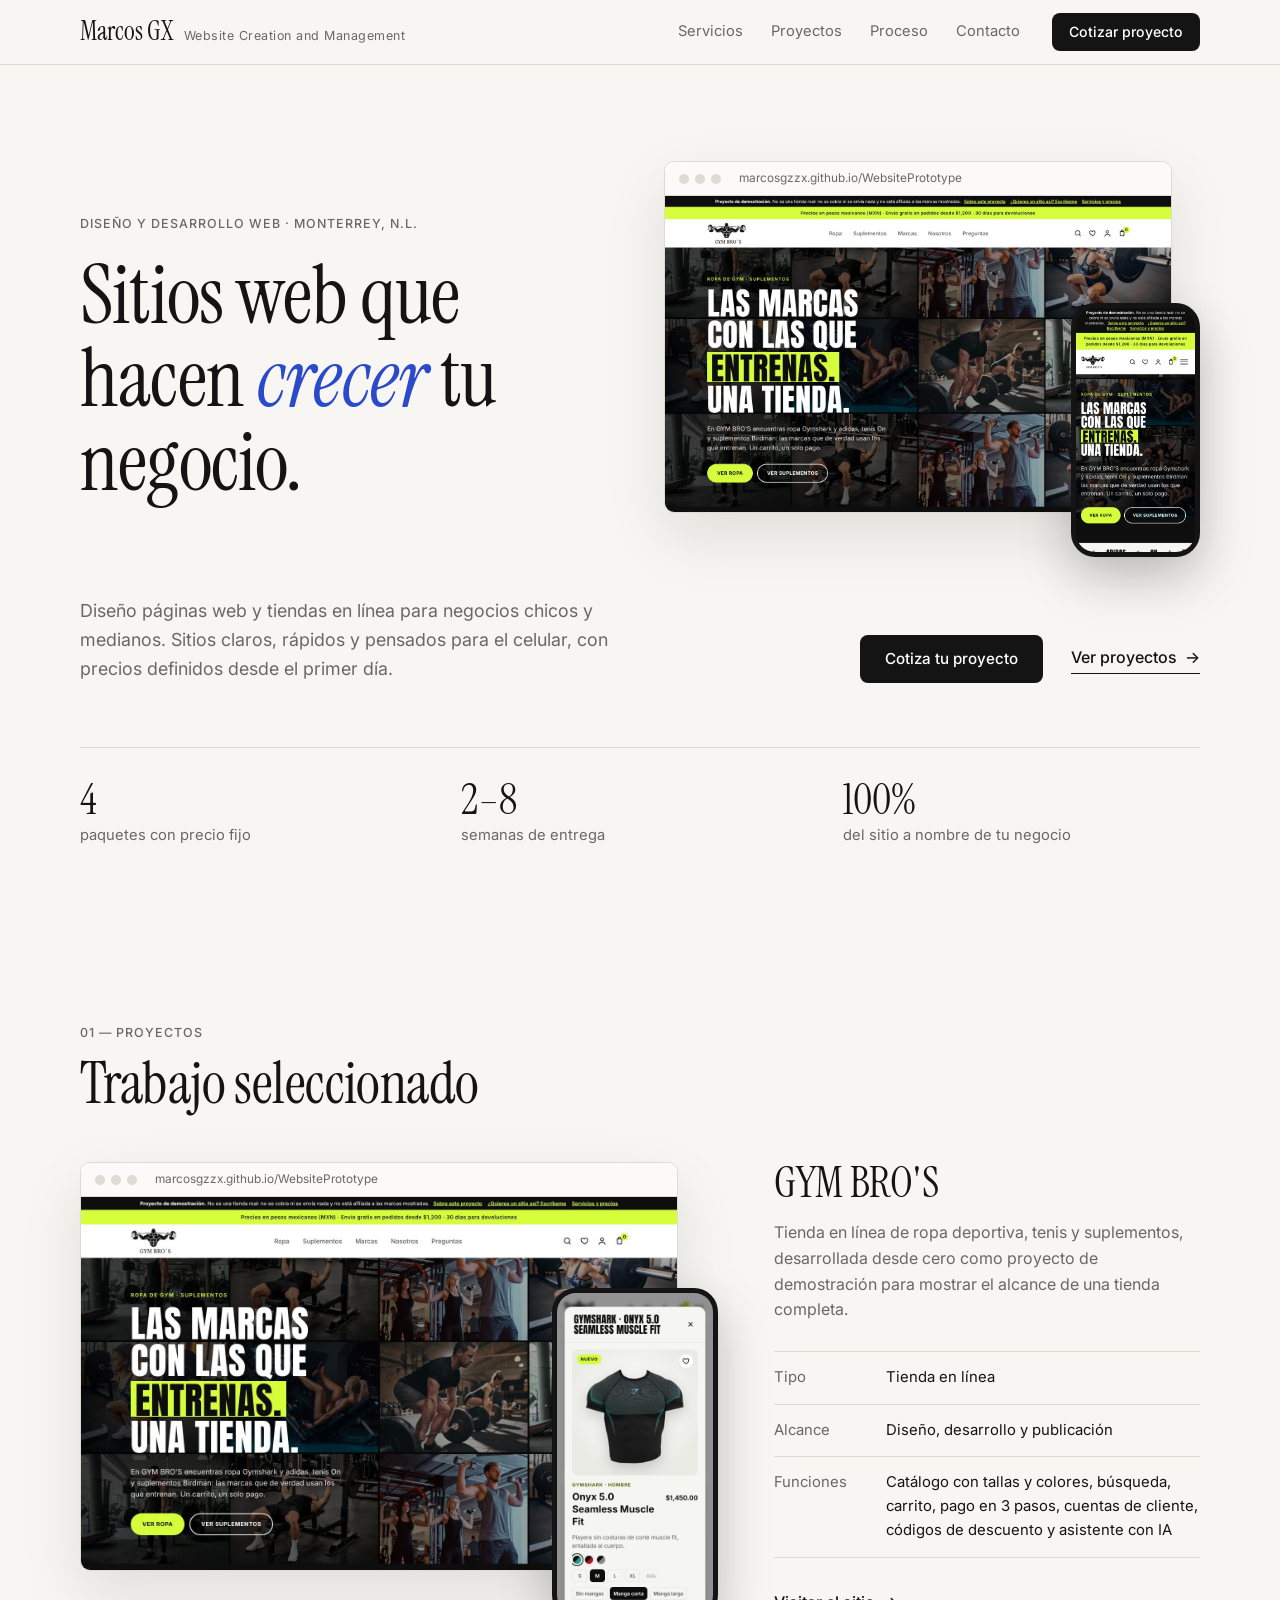
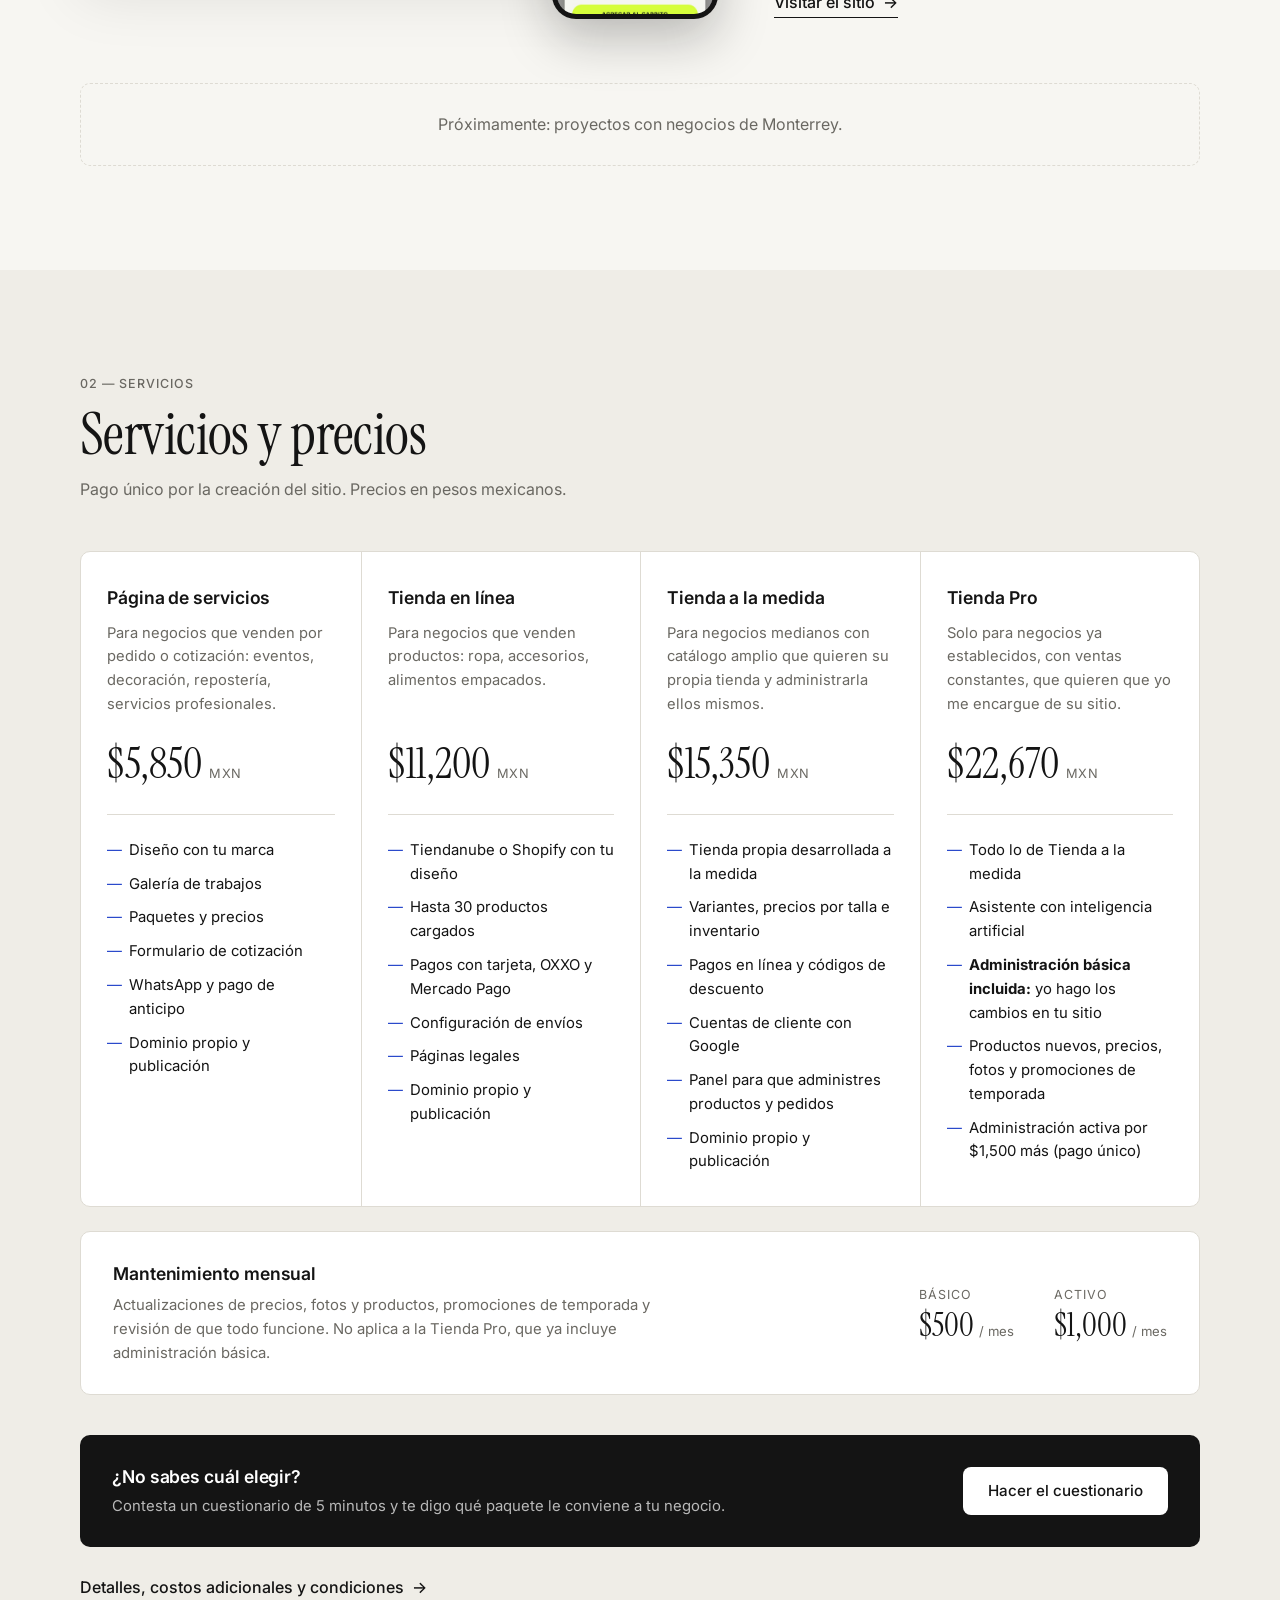
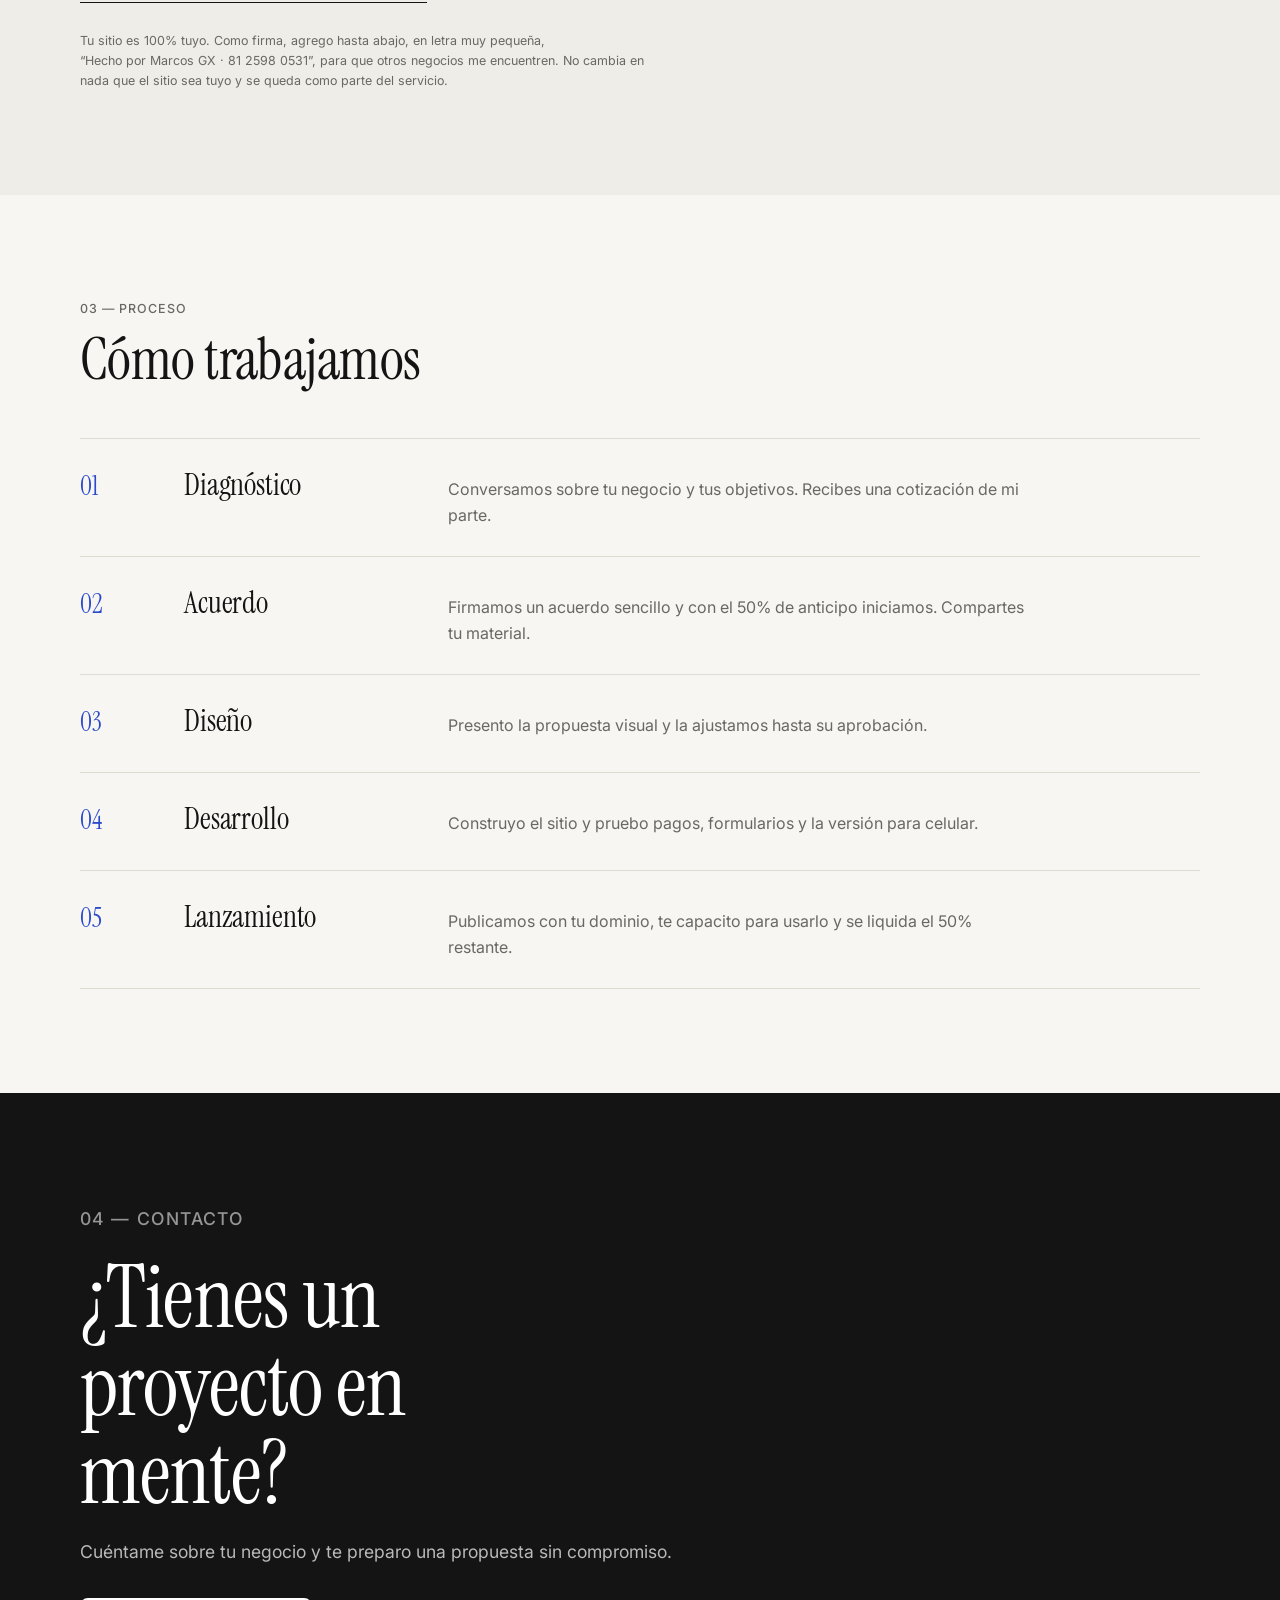
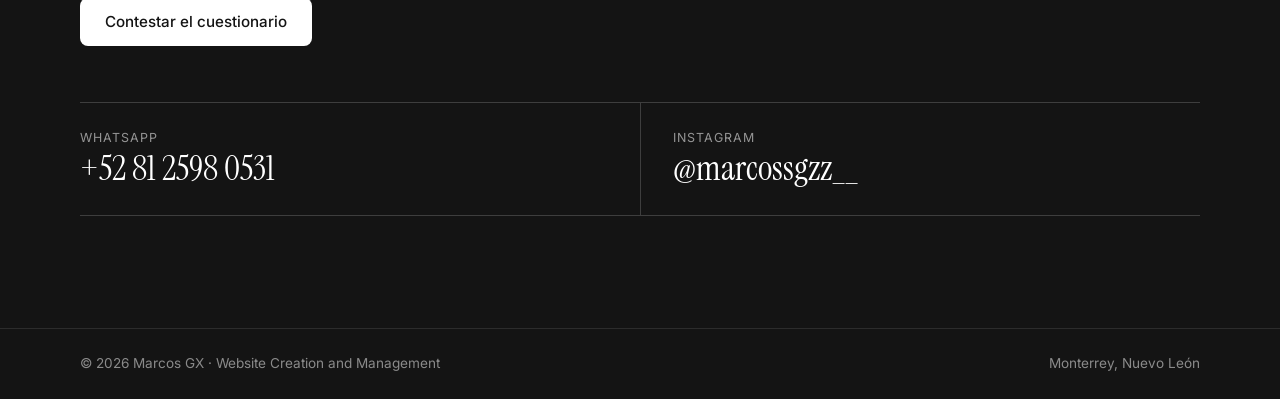
==== portfolio/index.html @ 8463c9b4 "Clarify Pro active management is a one-time payment Co-Authored-By: Claude Opus 5.5 <noreply@anthrop" ====
<!doctype html>
<html lang="es">
<head>
  <meta charset="utf-8">
  <meta name="viewport" content="width=device-width, initial-scale=1">
  <title>Marcos GX · Website Creation and Management</title>
  <meta name="description" content="Páginas web y tiendas en línea para negocios de Monterrey. Precios claros, diseño a tu medida y atención directa.">
  <meta property="og:type" content="website">
  <meta property="og:title" content="Marcos GX · Website Creation and Management">
  <meta property="og:description" content="Páginas web y tiendas en línea para negocios de Monterrey. Cotiza sin compromiso.">
  <meta property="og:url" content="https://marcosgzzx.github.io/WebsitePrototype/portfolio/">
  <meta property="og:image" content="https://marcosgzzx.github.io/WebsitePrototype/portfolio/img/gymbros-desktop.jpg">
  <meta name="twitter:card" content="summary_large_image">
  <meta name="theme-color" content="#f7f6f2">
  <link rel="preconnect" href="https://fonts.googleapis.com">
  <link rel="preconnect" href="https://fonts.gstatic.com" crossorigin>
  <link href="https://fonts.googleapis.com/css2?family=Instrument+Serif:ital@0;1&family=Inter:wght@400;500;600&display=swap" rel="stylesheet">
  <link rel="stylesheet" href="styles.css?v=6">
</head>
<body>
  <header class="nav">
    <div class="container nav-inner">
      <a class="brand" href="#inicio">Marcos GX <span>Website Creation and Management</span></a>
      <nav class="nav-links" aria-label="Secciones">
        <a href="#servicios">Servicios</a>
        <a href="#proyectos">Proyectos</a>
        <a href="#proceso">Proceso</a>
        <a href="#contacto">Contacto</a>
      </nav>
      <a class="btn btn-dark btn-sm" href="cuestionario.html">Cotizar proyecto</a>
    </div>
  </header>

  <main>
    <!-- Inicio -->
    <section class="hero" id="inicio">
      <div class="container">
        <div class="hero-top">
          <div>
            <p class="kicker">Diseño y desarrollo web · Monterrey, N.L.</p>
            <h1>Sitios web que hacen <em>crecer</em> tu negocio.</h1>
          </div>
          <!-- Portada: GYM BRO'S. Cuando estén listos los sitios de clientes, agrega aquí sus capturas. -->
          <figure class="hero-shot" aria-hidden="true">
            <div class="browser">
              <div class="browser-bar"><i></i><i></i><i></i><span>marcosgzzx.github.io/WebsitePrototype</span></div>
              <img src="img/gymbros-desktop.jpg" alt="" width="1440" height="900">
            </div>
            <div class="phone"><img src="img/gymbros-mobile.jpg" alt="" width="780" height="1688"></div>
          </figure>
        </div>
        <div class="hero-row">
          <p class="lead">Diseño páginas web y tiendas en línea para negocios chicos y medianos. Sitios claros, rápidos y pensados para el celular, con precios definidos desde el primer día.</p>
          <div class="hero-actions">
            <a class="btn btn-dark" href="cuestionario.html">Cotiza tu proyecto</a>
            <a class="link-arrow" href="#proyectos">Ver proyectos</a>
          </div>
        </div>
        <ul class="facts">
          <li><strong>4</strong><span>paquetes con precio fijo</span></li>
          <li><strong>2–8</strong><span>semanas de entrega</span></li>
          <li><strong>100%</strong><span>del sitio a nombre de tu negocio</span></li>
        </ul>
      </div>
    </section>

    <!-- Proyectos -->
    <section class="section" id="proyectos">
      <div class="container">
        <header class="section-head">
          <p class="kicker">01 — Proyectos</p>
          <h2>Trabajo seleccionado</h2>
        </header>
        <article class="case">
          <figure class="case-media">
            <div class="browser">
              <div class="browser-bar"><i></i><i></i><i></i><span>marcosgzzx.github.io/WebsitePrototype</span></div>
              <img src="img/gymbros-desktop.jpg" alt="Página de inicio de la tienda GYM BRO'S" width="1440" height="900">
            </div>
            <div class="phone"><img src="img/gymbros-product.jpg" alt="Página de producto de GYM BRO'S en celular" width="780" height="1688" loading="lazy"></div>
          </figure>
          <div class="case-body">
            <h3>GYM BRO'S</h3>
            <p>Tienda en línea de ropa deportiva, tenis y suplementos, desarrollada desde cero como proyecto de demostración para mostrar el alcance de una tienda completa.</p>
            <dl class="case-meta">
              <div><dt>Tipo</dt><dd>Tienda en línea</dd></div>
              <div><dt>Alcance</dt><dd>Diseño, desarrollo y publicación</dd></div>
              <div><dt>Funciones</dt><dd>Catálogo con tallas y colores, búsqueda, carrito, pago en 3 pasos, cuentas de cliente, códigos de descuento y asistente con IA</dd></div>
            </dl>
            <a class="link-arrow" href="https://marcosgzzx.github.io/WebsitePrototype/" target="_blank" rel="noopener">Visitar el sitio</a>
          </div>
        </article>
        <div class="case-soon">
          <p>Próximamente: proyectos con negocios de Monterrey.</p>
        </div>
      </div>
    </section>

    <!-- Servicios -->
    <section class="section section-alt" id="servicios">
      <div class="container">
        <header class="section-head">
          <p class="kicker">02 — Servicios</p>
          <h2>Servicios y precios</h2>
          <p class="section-lead">Pago único por la creación del sitio. Precios en pesos mexicanos.</p>
        </header>
        <div class="plans">
          <article class="plan">
            <h3>Página de servicios</h3>
            <p class="plan-for">Para negocios que venden por pedido o cotización: eventos, decoración, repostería, servicios profesionales.</p>
            <p class="price">$5,850 <span>MXN</span></p>
            <ul>
              <li>Diseño con tu marca</li>
              <li>Galería de trabajos</li>
              <li>Paquetes y precios</li>
              <li>Formulario de cotización</li>
              <li>WhatsApp y pago de anticipo</li>
              <li>Dominio propio y publicación</li>
            </ul>
          </article>
          <article class="plan">
            <h3>Tienda en línea</h3>
            <p class="plan-for">Para negocios que venden productos: ropa, accesorios, alimentos empacados.</p>
            <p class="price">$11,200 <span>MXN</span></p>
            <ul>
              <li>Tiendanube o Shopify con tu diseño</li>
              <li>Hasta 30 productos cargados</li>
              <li>Pagos con tarjeta, OXXO y Mercado Pago</li>
              <li>Configuración de envíos</li>
              <li>Páginas legales</li>
              <li>Dominio propio y publicación</li>
            </ul>
          </article>
          <article class="plan">
            <h3>Tienda a la medida</h3>
            <p class="plan-for">Para negocios medianos con catálogo amplio que quieren su propia tienda y administrarla ellos mismos.</p>
            <p class="price">$15,350 <span>MXN</span></p>
            <ul>
              <li>Tienda propia desarrollada a la medida</li>
              <li>Variantes, precios por talla e inventario</li>
              <li>Pagos en línea y códigos de descuento</li>
              <li>Cuentas de cliente con Google</li>
              <li>Panel para que administres productos y pedidos</li>
              <li>Dominio propio y publicación</li>
            </ul>
          </article>
          <article class="plan">
            <h3>Tienda Pro</h3>
            <p class="plan-for">Solo para negocios ya establecidos, con ventas constantes, que quieren que yo me encargue de su sitio.</p>
            <p class="price">$22,670 <span>MXN</span></p>
            <ul>
              <li>Todo lo de Tienda a la medida</li>
              <li>Asistente con inteligencia artificial</li>
              <li><strong>Administración básica incluida:</strong> yo hago los cambios en tu sitio</li>
              <li>Productos nuevos, precios, fotos y promociones de temporada</li>
              <li>Administración activa por $1,500 más (pago único)</li>
            </ul>
          </article>
        </div>
        <div class="maintenance">
          <div>
            <h3>Mantenimiento mensual</h3>
            <p>Actualizaciones de precios, fotos y productos, promociones de temporada y revisión de que todo funcione. No aplica a la Tienda Pro, que ya incluye administración básica.</p>
          </div>
          <dl>
            <div><dt>Básico</dt><dd>$500 <span>/ mes</span></dd></div>
            <div><dt>Activo</dt><dd>$1,000 <span>/ mes</span></dd></div>
          </dl>
        </div>
        <div class="cta-quiz">
          <div>
            <h3>¿No sabes cuál elegir?</h3>
            <p>Contesta un cuestionario de 5 minutos y te digo qué paquete le conviene a tu negocio.</p>
          </div>
          <a class="btn btn-dark" href="cuestionario.html">Hacer el cuestionario</a>
        </div>
        <a class="link-arrow" href="https://claude.ai/artifact/53iAYFUTSxSc1n7oF1EkW6" target="_blank" rel="noopener">Detalles, costos adicionales y condiciones</a>
        <p class="fine-print">Tu sitio es 100% tuyo. Como firma, agrego hasta abajo, en letra muy pequeña, <span class="nowrap">“Hecho por Marcos GX · 81 2598 0531”</span>, para que otros negocios me encuentren. No cambia en nada que el sitio sea tuyo y se queda como parte del servicio.</p>
      </div>
    </section>

    <!-- Proceso -->
    <section class="section" id="proceso">
      <div class="container">
        <header class="section-head">
          <p class="kicker">03 — Proceso</p>
          <h2>Cómo trabajamos</h2>
        </header>
        <ol class="steps">
          <li><span class="num">01</span><h3>Diagnóstico</h3><p>Conversamos sobre tu negocio y tus objetivos. Recibes una cotización de mi parte.</p></li>
          <li><span class="num">02</span><h3>Acuerdo</h3><p>Firmamos un acuerdo sencillo y con el 50% de anticipo iniciamos. Compartes tu material.</p></li>
          <li><span class="num">03</span><h3>Diseño</h3><p>Presento la propuesta visual y la ajustamos hasta su aprobación.</p></li>
          <li><span class="num">04</span><h3>Desarrollo</h3><p>Construyo el sitio y pruebo pagos, formularios y la versión para celular.</p></li>
          <li><span class="num">05</span><h3>Lanzamiento</h3><p>Publicamos con tu dominio, te capacito para usarlo y se liquida el 50% restante.</p></li>
        </ol>
      </div>
    </section>

    <!-- Contacto -->
    <section class="contact" id="contacto">
      <div class="container contact-inner">
        <p class="kicker">04 — Contacto</p>
        <h2>¿Tienes un proyecto en mente?</h2>
        <p>Cuéntame sobre tu negocio y te preparo una propuesta sin compromiso.</p>
        <a class="btn btn-light" href="cuestionario.html">Contestar el cuestionario</a>
        <div class="contact-links">
          <a href="https://wa.me/528125980531?text=Hola%20Marcos%2C%20me%20interesa%20una%20p%C3%A1gina%20web%20para%20mi%20negocio." target="_blank" rel="noopener"><span>WhatsApp</span>+52 81 2598 0531</a>
          <a href="https://www.instagram.com/marcossgzz__/" target="_blank" rel="noopener"><span>Instagram</span>@marcossgzz__</a>
        </div>
      </div>
    </section>
  </main>

  <footer class="footer">
    <div class="container footer-inner">
      <span>© <span id="year">2026</span> Marcos GX · Website Creation and Management</span>
      <span>Monterrey, Nuevo León</span>
    </div>
  </footer>
  <script>document.getElementById("year").textContent = new Date().getFullYear();</script>
</body>
</html>
---- portfolio/styles.css ----
:root {
  color-scheme: light;
  --bg: #f7f6f2;
  --paper: #ffffff;
  --alt: #efede7;
  --ink: #141414;
  --muted: #6a6862;
  --line: #dedbd3;
  --accent: #2b4acb;
  --radius: 10px;
  --serif: "Instrument Serif", Georgia, "Times New Roman", serif;
  --sans: "Inter", system-ui, -apple-system, sans-serif;
}

* { box-sizing: border-box; }
html { scroll-behavior: smooth; scroll-padding-top: 72px; }
body { margin: 0; background: var(--bg); color: var(--ink); font-family: var(--sans); font-size: 16px; line-height: 1.6; -webkit-font-smoothing: antialiased; }
img { display: block; max-width: 100%; height: auto; }
a { color: inherit; text-decoration: none; }
:focus-visible { outline: 2px solid var(--accent); outline-offset: 3px; }
h1, h2, h3, p { margin: 0; }
h1, h2 { font-family: var(--serif); font-weight: 400; letter-spacing: -.01em; line-height: 1.02; }
h1 em, h2 em { color: var(--accent); }
h2 { font-size: clamp(2.4rem, 5vw, 3.6rem); }
h3 { font-size: 1.1rem; font-weight: 600; letter-spacing: -.005em; }

.container { width: 100%; max-width: 1160px; margin: 0 auto; padding-inline: max(20px, env(safe-area-inset-left, 0px)); }
.kicker { font-size: .78rem; font-weight: 500; letter-spacing: .08em; text-transform: uppercase; color: var(--muted); }

/* Buttons and links */
.btn { white-space: nowrap; display: inline-flex; align-items: center; justify-content: center; min-height: 48px; padding: 0 24px; border-radius: 8px; font-weight: 500; font-size: .95rem; transition: background .15s; }
.btn-dark { background: var(--ink); color: #fff; }
.btn-dark:hover { background: #333; }
.btn-sm { min-height: 38px; padding: 0 16px; font-size: .88rem; }
.link-arrow { white-space: nowrap; display: inline-flex; align-items: center; gap: 8px; font-weight: 500; border-bottom: 1px solid currentColor; padding-bottom: 2px; }
.link-arrow::after { content: "→"; transition: transform .15s; }
.link-arrow:hover::after { transform: translateX(4px); }

/* Nav */
.nav { position: sticky; top: 0; z-index: 10; background: rgba(247, 246, 242, .88); backdrop-filter: blur(12px); border-bottom: 1px solid var(--line); }
.nav-inner { display: flex; align-items: center; gap: 32px; height: 64px; }
.brand { font-family: var(--serif); font-size: 1.6rem; line-height: 1; }
.brand { display: flex; align-items: baseline; gap: 10px; white-space: nowrap; }
.brand span { font-family: var(--sans); font-size: .78rem; color: var(--muted); letter-spacing: .04em; }
.nav-links { display: flex; gap: 28px; margin-left: auto; font-size: .92rem; color: var(--muted); }
.nav-links a:hover { color: var(--ink); }

/* Hero */
.hero { padding: 96px 0 72px; }
.hero h1 { font-size: clamp(3.2rem, 6.4vw, 6.4rem); max-width: 11ch; margin-top: 20px; }
.hero-top { display: grid; grid-template-columns: 1fr 1fr; gap: 48px; align-items: center; }
.hero-shot { position: relative; margin: 0; padding: 0 28px 44px 0; }
.hero-shot .phone { width: 24%; }
.hero-row { display: flex; justify-content: space-between; align-items: flex-end; gap: 40px; margin-top: 40px; }
.lead { font-size: 1.12rem; color: var(--muted); max-width: 32em; }
.hero-actions { display: flex; flex-wrap: wrap; align-items: center; gap: 20px 28px; flex-shrink: 0; }
.facts { list-style: none; padding: 32px 0 0; margin: 64px 0 0; border-top: 1px solid var(--line); display: grid; grid-template-columns: repeat(3, 1fr); gap: 24px; }
.facts strong { display: block; font-family: var(--serif); font-weight: 400; font-size: 2.6rem; line-height: 1; }
.facts span { color: var(--muted); font-size: .92rem; }

/* Sections */
.section { padding: 104px 0; }
.section-alt { background: var(--alt); }
.section-head { display: grid; gap: 12px; margin-bottom: 48px; }
.section-lead { color: var(--muted); }

/* Case study */
.case { display: grid; grid-template-columns: 1.5fr 1fr; gap: 56px; align-items: center; }
.case-media { position: relative; margin: 0; padding: 0 40px 48px 0; }
.browser { border-radius: var(--radius); overflow: hidden; background: var(--paper); border: 1px solid var(--line); box-shadow: 0 24px 60px rgba(20, 20, 20, .1); }
.browser-bar { display: flex; align-items: center; gap: 6px; height: 34px; padding: 0 14px; border-bottom: 1px solid var(--line); background: #fbfaf8; }
.browser-bar i { width: 10px; height: 10px; border-radius: 50%; background: var(--line); }
.browser-bar span { margin-left: 12px; font-size: .74rem; color: var(--muted); white-space: nowrap; overflow: hidden; text-overflow: ellipsis; }
.phone { position: absolute; right: 0; bottom: 0; width: 26%; padding: 5px; border-radius: 24px; background: var(--ink); box-shadow: 0 20px 50px rgba(20, 20, 20, .25); }
.phone img { border-radius: 19px; aspect-ratio: 9 / 18.5; object-fit: cover; object-position: top; }
.case-body h3 { font-family: var(--serif); font-weight: 400; font-size: 2.6rem; line-height: 1; margin-bottom: 16px; }
.case-body > p { color: var(--muted); }
.case-meta { margin: 28px 0 32px; border-top: 1px solid var(--line); }
.case-meta div { display: grid; grid-template-columns: 96px 1fr; gap: 16px; padding: 14px 0; border-bottom: 1px solid var(--line); font-size: .93rem; }
.case-meta dt { color: var(--muted); }
.case-meta dd { margin: 0; }
.case-soon { margin-top: 64px; padding: 28px; border: 1px dashed var(--line); border-radius: var(--radius); text-align: center; color: var(--muted); }

/* Plans */
.plans { display: grid; grid-template-columns: repeat(4, 1fr); border: 1px solid var(--line); border-radius: var(--radius); background: var(--paper); overflow: hidden; }
.plan { display: flex; flex-direction: column; padding: 32px 26px; }
.plan + .plan { border-left: 1px solid var(--line); }
.plan-for { color: var(--muted); font-size: .92rem; margin: 10px 0 28px; min-height: 6.4em; }
.price { font-family: var(--serif); font-size: 2.6rem; line-height: 1; margin-bottom: 28px; }
.price span { font-family: var(--sans); font-size: .8rem; color: var(--muted); letter-spacing: .04em; }
.plan ul { list-style: none; padding: 24px 0 0; margin: 0; border-top: 1px solid var(--line); display: grid; gap: 10px; font-size: .93rem; }
.plan li { position: relative; padding-left: 22px; }
.plan li::before { content: "—"; position: absolute; left: 0; color: var(--accent); }

.maintenance { display: flex; justify-content: space-between; align-items: center; gap: 40px; margin: 24px 0 40px; padding: 28px 32px; border: 1px solid var(--line); border-radius: var(--radius); background: var(--paper); }
.maintenance p { color: var(--muted); font-size: .93rem; margin-top: 6px; max-width: 38em; }
.maintenance dl { display: flex; gap: 40px; margin: 0; flex-shrink: 0; }
.maintenance dt { font-size: .78rem; letter-spacing: .08em; text-transform: uppercase; color: var(--muted); }
.maintenance dd { margin: 4px 0 0; font-family: var(--serif); font-size: 2rem; line-height: 1; }
.maintenance dd span { font-family: var(--sans); font-size: .82rem; color: var(--muted); }

/* Steps */
.steps { list-style: none; padding: 0; margin: 0; border-top: 1px solid var(--line); }
.steps li { display: grid; grid-template-columns: 80px 240px 1fr; gap: 24px; align-items: baseline; padding: 28px 0; border-bottom: 1px solid var(--line); }
.steps .num { font-family: var(--serif); font-size: 1.6rem; color: var(--accent); }
.steps h3 { font-family: var(--serif); font-weight: 400; font-size: 1.9rem; line-height: 1.1; }
.steps p { color: var(--muted); max-width: 36em; }

/* Contact */
.contact { background: var(--ink); color: #fff; padding: 112px 0; }
.contact .kicker { color: rgba(255, 255, 255, .55); }
.contact h2 { font-size: clamp(2.8rem, 7vw, 5.4rem); max-width: 12ch; margin: 20px 0 20px; }
.contact-inner > p { color: rgba(255, 255, 255, .7); font-size: 1.1rem; }
.contact-links { display: grid; grid-template-columns: repeat(2, 1fr); gap: 0; margin-top: 56px; border-top: 1px solid rgba(255, 255, 255, .18); }
.contact-links a { display: flex; flex-direction: column; gap: 4px; padding: 28px 0; font-family: var(--serif); font-size: clamp(1.6rem, 3vw, 2.2rem); line-height: 1.1; border-bottom: 1px solid rgba(255, 255, 255, .18); transition: color .15s; }
.contact-links a:hover { color: #b9c6ff; }
.contact-links a + a { padding-left: 32px; border-left: 1px solid rgba(255, 255, 255, .18); }
.contact-links span { font-family: var(--sans); font-size: .78rem; letter-spacing: .08em; text-transform: uppercase; color: rgba(255, 255, 255, .55); }

.footer { background: var(--ink); color: rgba(255, 255, 255, .5); font-size: .85rem; padding: 24px 0 max(24px, env(safe-area-inset-bottom, 0px)); border-top: 1px solid rgba(255, 255, 255, .1); }
.footer-inner { display: flex; justify-content: space-between; gap: 16px; flex-wrap: wrap; }

/* Responsive */
@media (max-width: 1100px) {
  .brand { flex-direction: column; gap: 3px; font-size: 1.4rem; }
  .brand span { font-size: .66rem; letter-spacing: .06em; }
}
@media (max-width: 1100px) {
  .plans { grid-template-columns: 1fr 1fr; }
  .plan-for { min-height: 3.2em; }
  .plan:nth-child(3) { border-left: 0; }
  .plan:nth-child(n+3) { border-top: 1px solid var(--line); }
}
@media (max-width: 960px) {
  .hero-top { grid-template-columns: 1fr; gap: 40px; }
  .hero-row { flex-direction: column; align-items: flex-start; }
  .case { grid-template-columns: 1fr; gap: 40px; }
  .plans { grid-template-columns: 1fr; }
  .plan + .plan { border-left: 0; border-top: 1px solid var(--line); }
  .plan-for { min-height: 0; }
  .maintenance { flex-direction: column; align-items: flex-start; }
  .steps li { grid-template-columns: 56px 1fr; }
  .steps li p { grid-column: 2; }
}
@media (max-width: 640px) {
  .nav-links { display: none; }
  .nav-inner { justify-content: space-between; gap: 12px; }
  .nav .btn-sm { padding: 0 12px; font-size: .82rem; }
  .brand span { font-size: .6rem; letter-spacing: .03em; }
  .hero { padding: 64px 0 56px; }
  .facts { grid-template-columns: 1fr; gap: 20px; margin-top: 48px; }
  .section, .contact { padding: 72px 0; }
  .case-media { padding-right: 24px; }
  .plan { padding: 28px 24px; }
  .maintenance { padding: 24px; }
  .contact-links { grid-template-columns: 1fr; }
  .contact-links a + a { padding-left: 0; border-left: 0; }
}

/* ---------- Cuestionario ---------- */
.btn { border: 1px solid transparent; cursor: pointer; font-family: inherit; }
.btn-ghost { background: transparent; border-color: var(--line); color: var(--ink); }
.btn-ghost:hover { border-color: var(--ink); }
.link-back { margin-left: auto; font-size: .92rem; color: var(--muted); background: none; border: 0; padding: 0; font-family: inherit; cursor: pointer; }
.link-back:hover { color: var(--ink); }
.quiz { max-width: 760px; padding-top: 64px; padding-bottom: 104px; }
.quiz h1 { font-size: clamp(2.6rem, 7vw, 4.4rem); margin: 16px 0 20px; }
.quiz .lead { margin-bottom: 40px; }
.progress { height: 4px; border-radius: 2px; background: var(--line); overflow: hidden; }
.progress span { display: block; height: 100%; width: 0; background: var(--accent); transition: width .3s; }
.progress-label { margin: 12px 0 40px; font-size: .85rem; color: var(--muted); }
.quiz h2 { font-size: 2.4rem; margin-bottom: 28px; }
.q { border: 0; margin: 0 0 32px; padding: 0; min-width: 0; }
.q > label, .q legend { display: block; font-weight: 600; margin-bottom: 10px; padding: 0; }
.q .optional, .q .hint { font-weight: 400; color: var(--muted); font-size: .85rem; }
.q .hint { display: block; margin: -6px 0 10px; }
.q input[type=text], .q input[type=email], .q input[type=tel], .q textarea {
  width: 100%; font: inherit; color: var(--ink); background: var(--paper); border: 1px solid var(--line); border-radius: 8px; padding: 12px 14px; font-size: 16px;
}
.q textarea { resize: vertical; }
.q input:focus, .q textarea:focus { outline: none; border-color: var(--accent); box-shadow: 0 0 0 3px rgba(43, 74, 203, .15); }
.options { display: grid; gap: 8px; }
.options-grid { grid-template-columns: 1fr 1fr; }
.option { display: flex; align-items: center; gap: 12px; padding: 12px 14px; border: 1px solid var(--line); border-radius: 8px; background: var(--paper); cursor: pointer; font-size: .95rem; line-height: 1.35; transition: border-color .15s, background .15s; }
.option:hover { border-color: #b9b5aa; }
.option input[type=radio], .option input[type=checkbox] { accent-color: var(--accent); width: 18px; height: 18px; margin: 0; flex-shrink: 0; }
.option:has(input:checked) { border-color: var(--accent); background: #f1f4ff; }
.option-other .other-input { flex: 1; min-width: 0; border: 0; border-bottom: 1px solid var(--line); border-radius: 0; padding: 2px 0; background: transparent; font: inherit; }
.option-other .other-input:focus { outline: none; border-color: var(--accent); }
.q.invalid > label, .q.invalid legend { color: #b3261e; }
.q.invalid input[type=text], .q.invalid input[type=email], .q.invalid input[type=tel], .q.invalid textarea, .q.invalid .option { border-color: #e3a29d; }
.quiz-error { color: #b3261e; font-weight: 500; margin: 0 0 16px; }
.quiz-nav { display: flex; justify-content: space-between; align-items: center; gap: 12px; padding-top: 24px; border-top: 1px solid var(--line); }
.quiz-nav #nextBtn { margin-left: auto; }

.result h1 em { color: var(--accent); }
.result-card { display: grid; grid-template-columns: 1.4fr 1fr; border: 1px solid var(--line); border-radius: var(--radius); background: var(--paper); overflow: hidden; margin-top: 8px; }
.result-main { padding: 32px; }
.result-main > p:not(.price) { color: var(--muted); margin-bottom: 20px; }
.result-main .price { margin-bottom: 16px; }
.result-main ul { list-style: none; padding: 0; margin: 0; display: grid; gap: 8px; font-size: .94rem; }
.result-main li { position: relative; padding-left: 22px; }
.result-main li::before { content: "—"; position: absolute; left: 0; color: var(--accent); }
.result-meta { margin: 0; padding: 32px; background: #fbfaf8; border-left: 1px solid var(--line); display: grid; align-content: start; gap: 20px; }
.result-meta dt { font-size: .76rem; letter-spacing: .08em; text-transform: uppercase; color: var(--muted); }
.result-meta dd { margin: 4px 0 0; font-weight: 500; }
.result-notes { margin-top: 24px; padding: 24px 28px; border-radius: var(--radius); background: var(--alt); }
.result-notes ul { margin: 10px 0 0; padding-left: 20px; display: grid; gap: 6px; color: #3d3c38; font-size: .94rem; }
.result-send { display: flex; justify-content: space-between; align-items: center; gap: 28px; margin-top: 24px; padding: 28px; border-radius: var(--radius); background: var(--ink); color: #fff; }
.result-send p { color: rgba(255, 255, 255, .7); font-size: .93rem; margin-top: 4px; }
.result-send .btn-dark { background: #fff; color: var(--ink); flex-shrink: 0; }
.result-send .btn-dark:hover { background: #e9e9e9; }
.result-others { margin: 24px 0 40px; color: var(--muted); font-size: .92rem; }
.result-others a { color: var(--accent); text-decoration: underline; text-underline-offset: 3px; }
.cta-quiz { display: flex; justify-content: space-between; align-items: center; gap: 24px; margin-top: 40px; padding: 28px 32px; border-radius: var(--radius); background: var(--ink); color: #fff; }
.cta-quiz + .link-arrow { margin-top: 28px; }
.nowrap { white-space: nowrap; }
.fine-print { margin-top: 28px; font-size: .78rem; color: var(--muted); max-width: 46em; }
.cta-quiz p { color: rgba(255, 255, 255, .7); font-size: .93rem; margin-top: 4px; }
.cta-quiz .btn-dark { background: #fff; color: var(--ink); }
.contact .btn-light { background: #fff; color: var(--ink); margin-top: 32px; }

@media (max-width: 640px) {
  .quiz { padding-top: 40px; }
  .options-grid { grid-template-columns: 1fr; }
  .result-card { grid-template-columns: 1fr; }
  .result-meta { border-left: 0; border-top: 1px solid var(--line); }
  .result-main, .result-meta { padding: 24px; }
  .result-send, .cta-quiz { flex-direction: column; align-items: stretch; padding: 24px; }
  .quiz-nav .btn { flex: 1; }
}
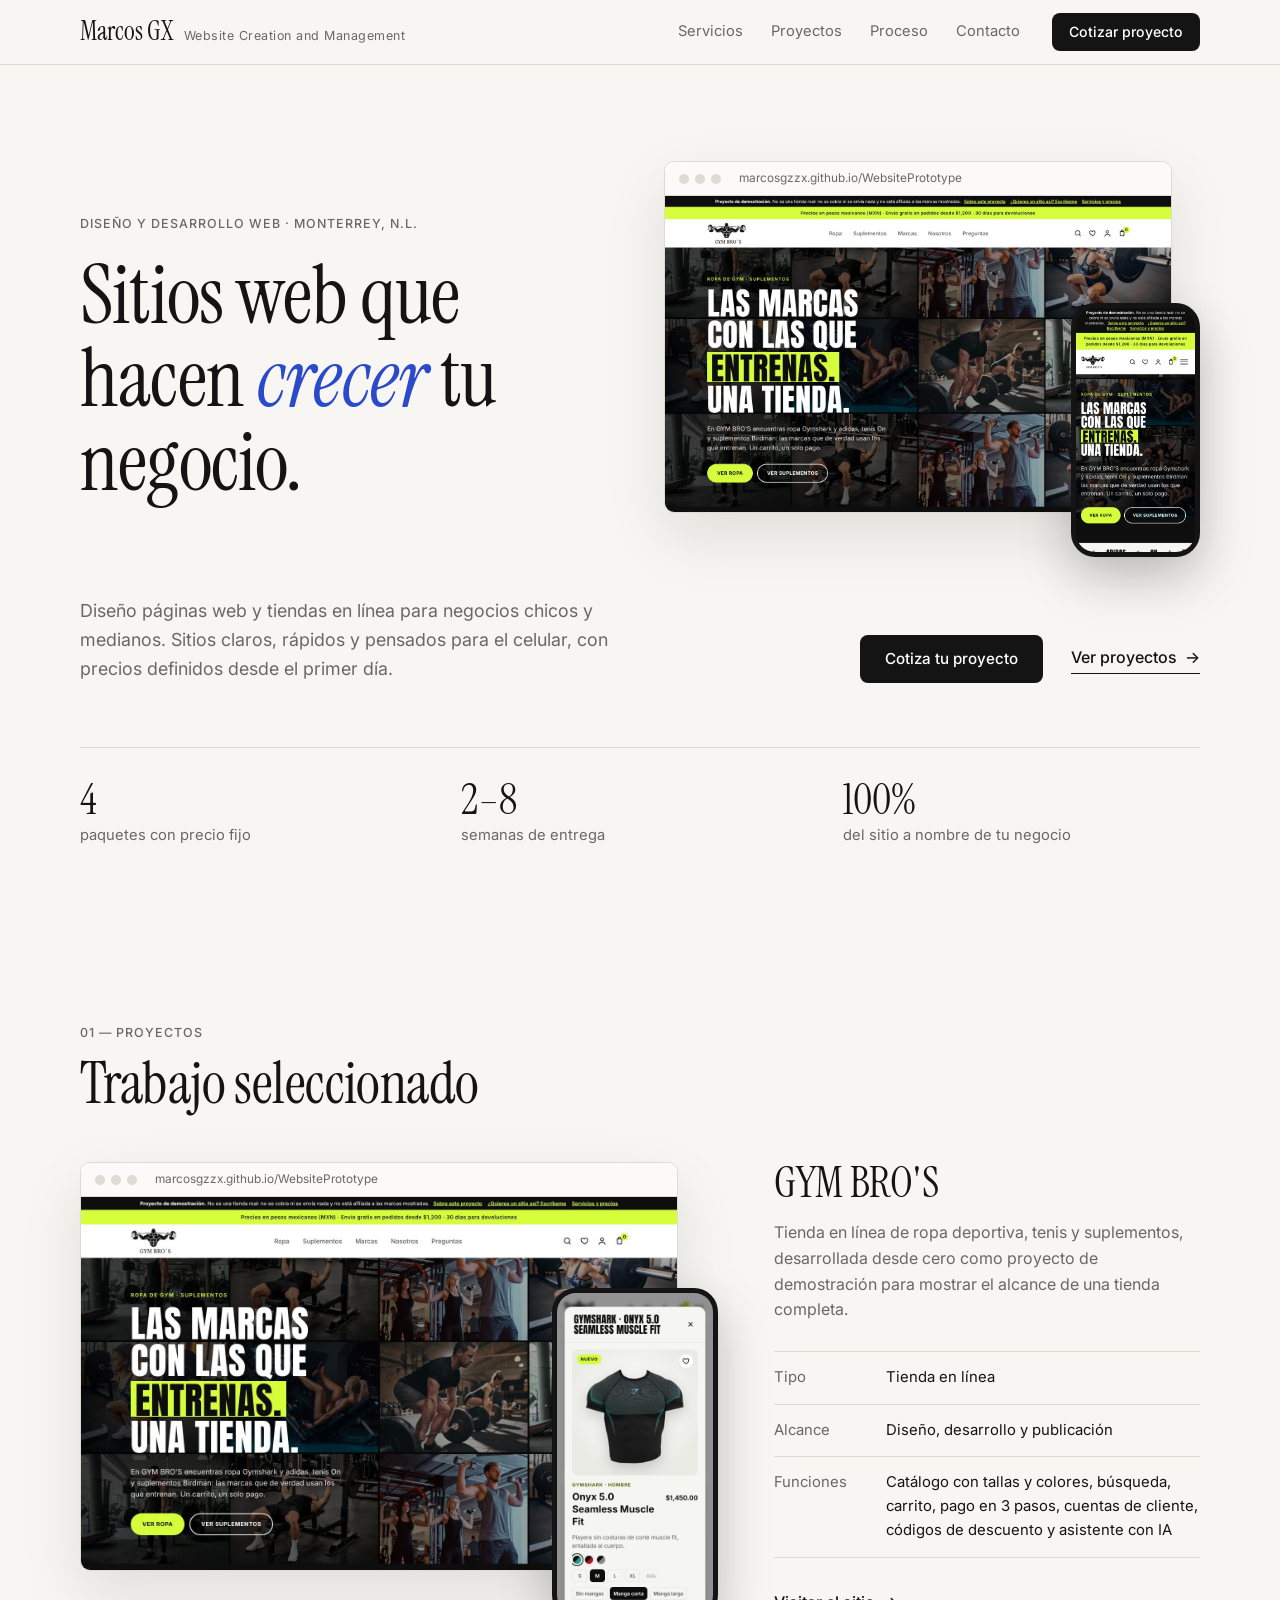
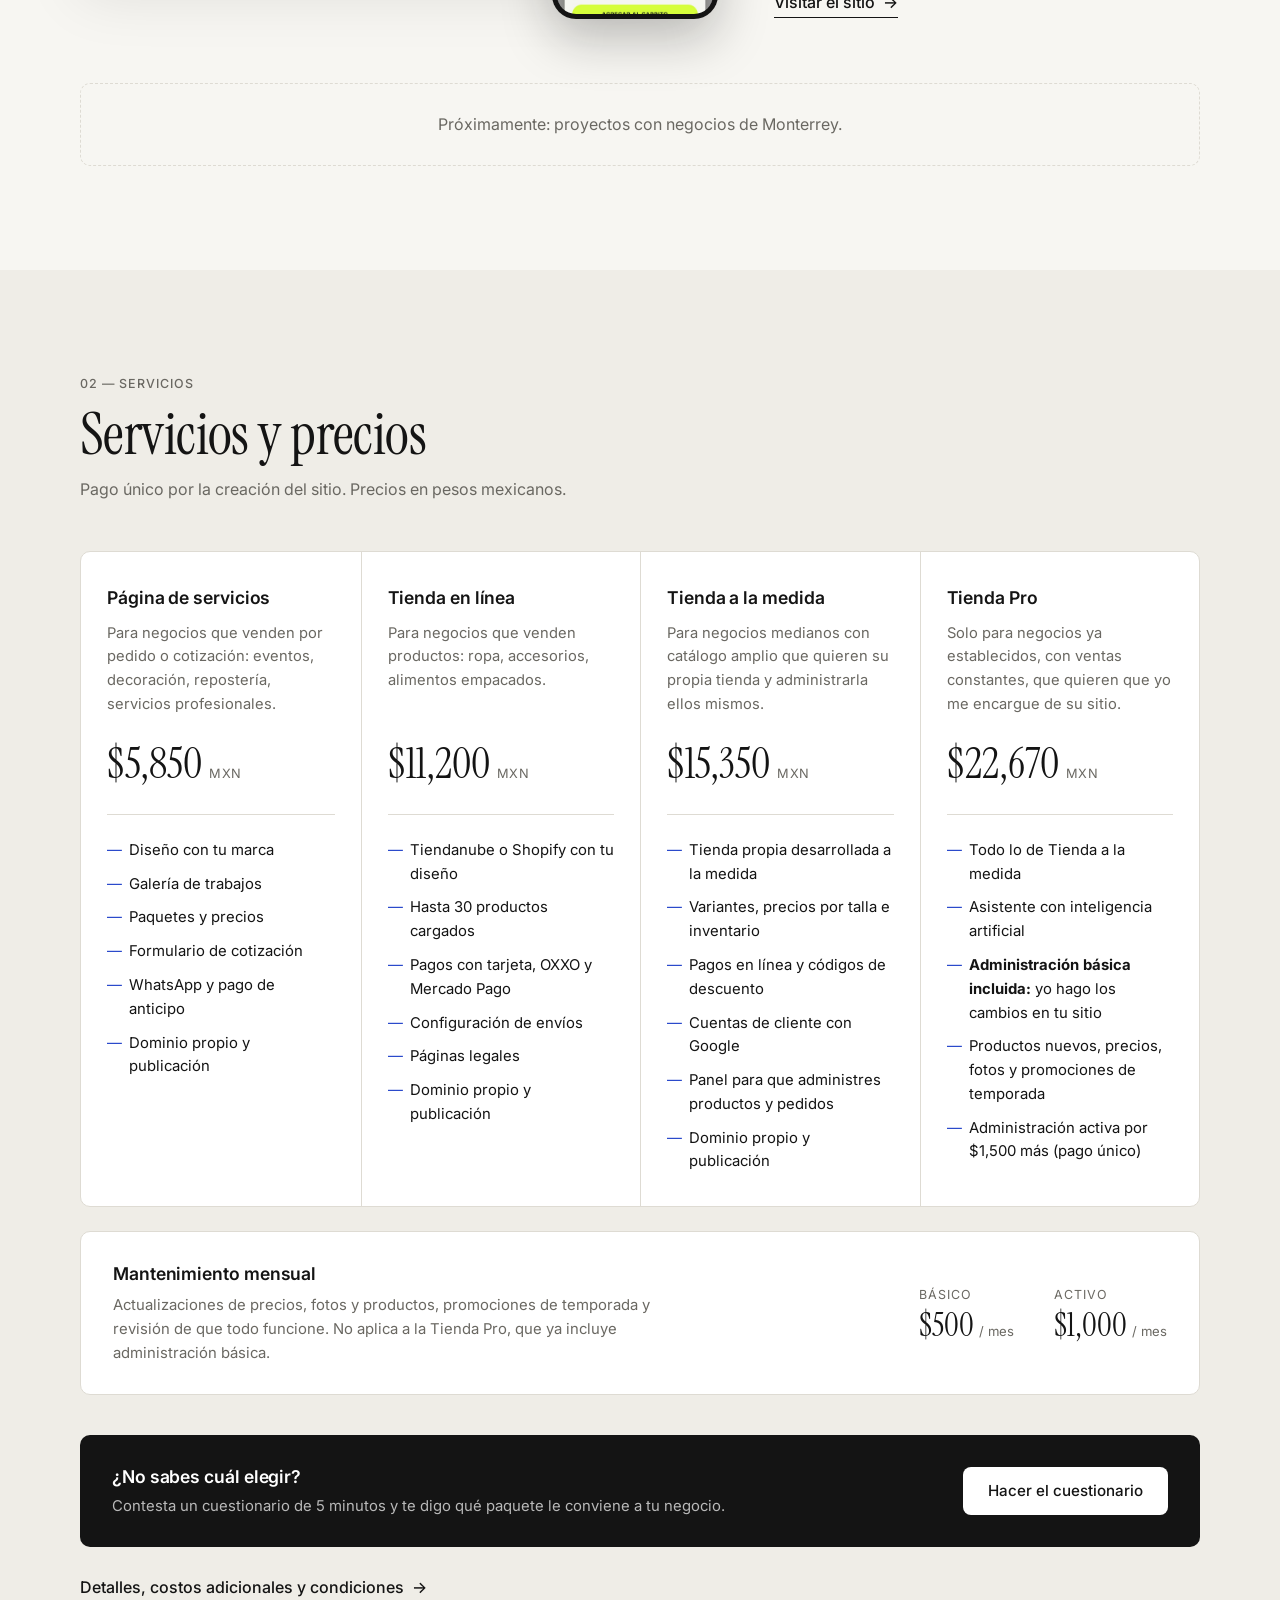
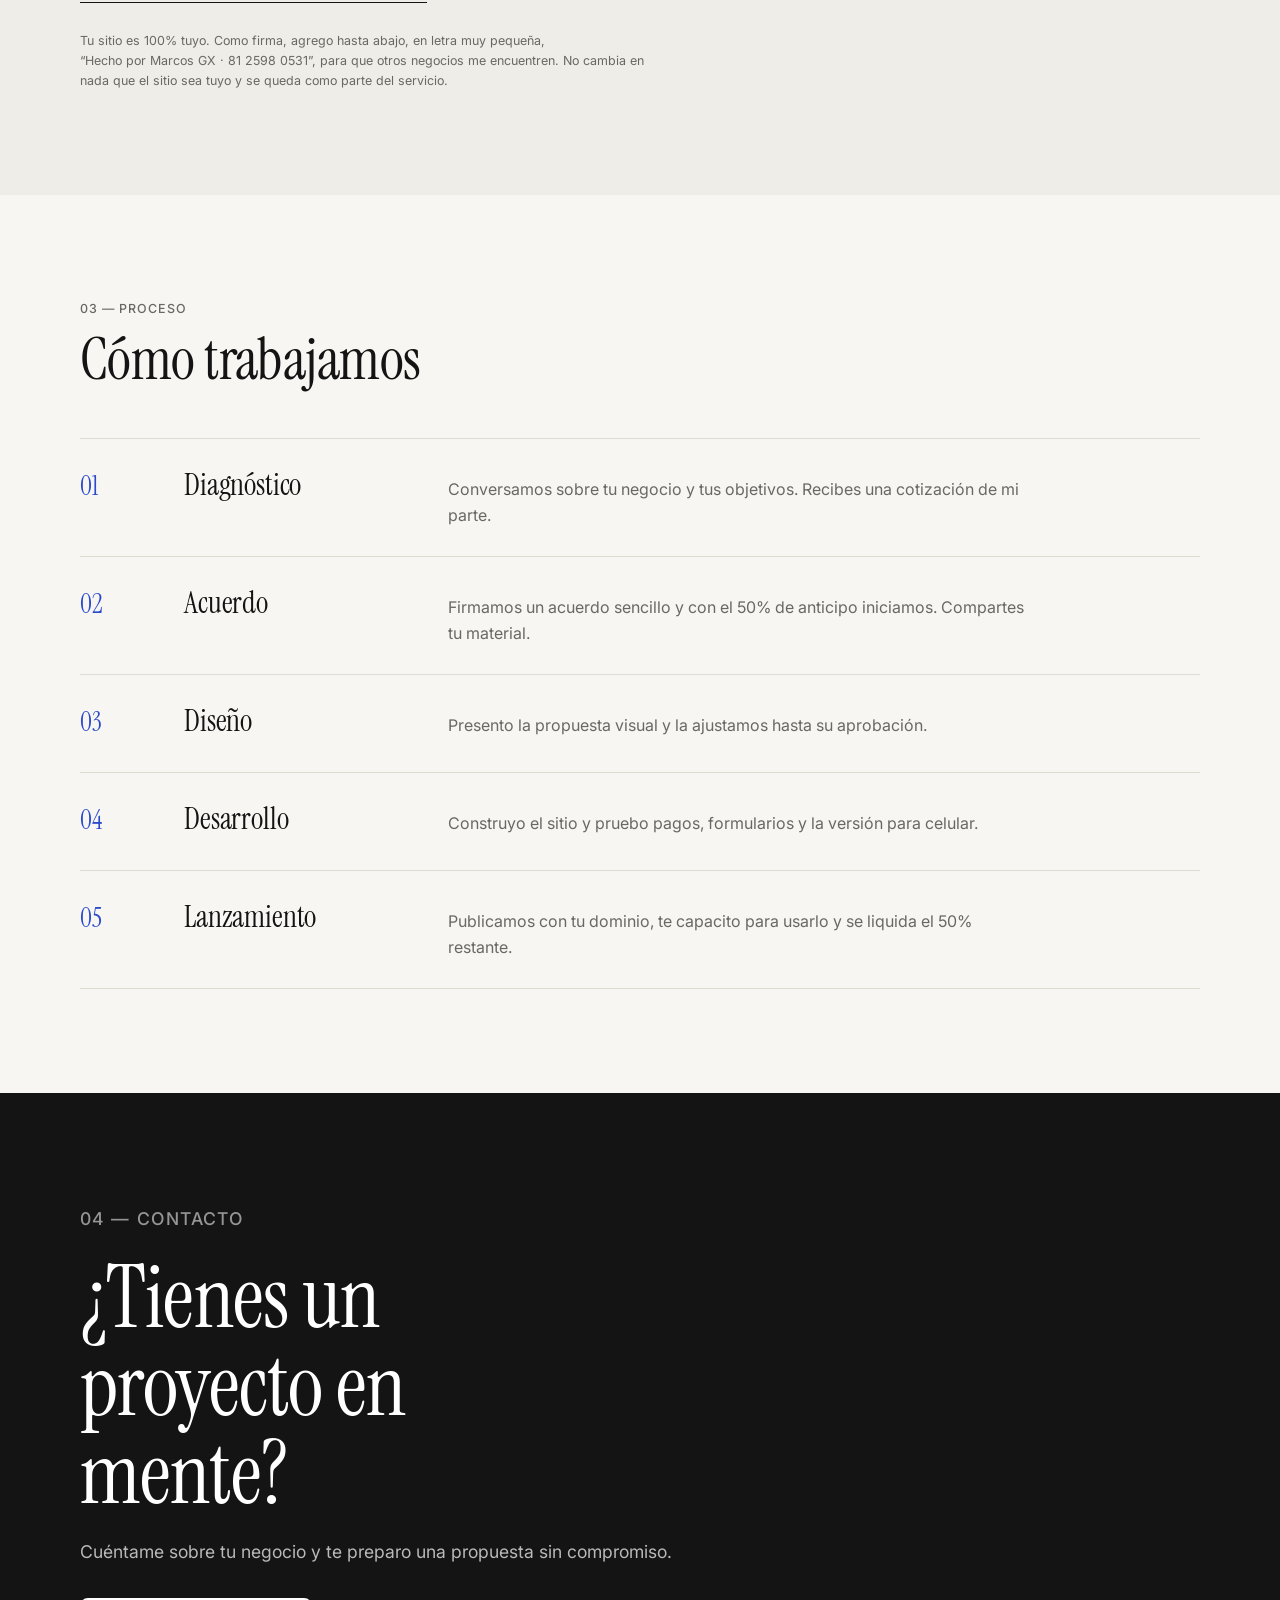
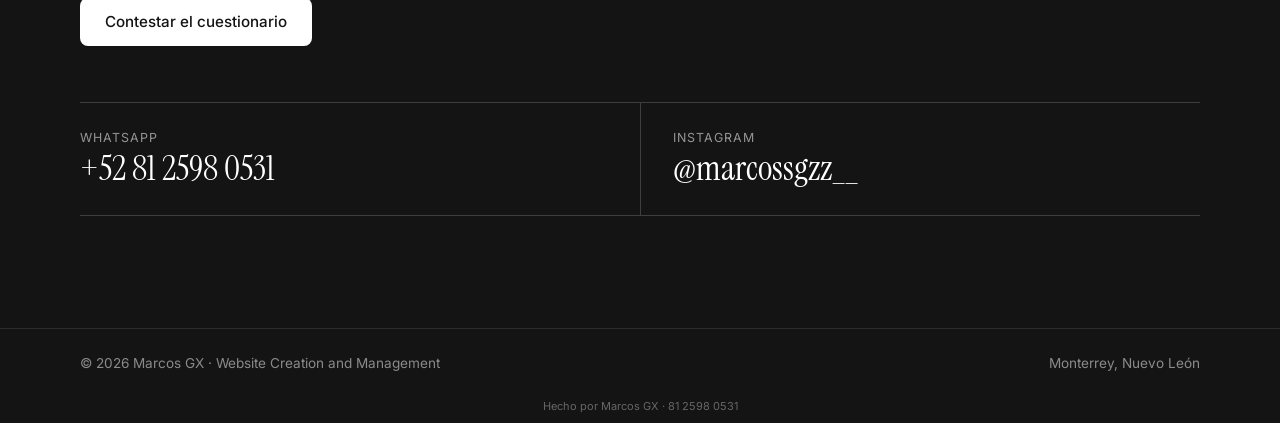
==== commit f89c69d2: "Add Marcos GX signature at the bottom of GYM BRO'S and portfolio Co-Authored-By: Claude Opus 5.5 <no" ====
--- a/portfolio/index.html
+++ b/portfolio/index.html
@@ -15,7 +15,7 @@
   <link rel="preconnect" href="https://fonts.googleapis.com">
   <link rel="preconnect" href="https://fonts.gstatic.com" crossorigin>
   <link href="https://fonts.googleapis.com/css2?family=Instrument+Serif:ital@0;1&family=Inter:wght@400;500;600&display=swap" rel="stylesheet">
-  <link rel="stylesheet" href="styles.css?v=6">
+  <link rel="stylesheet" href="styles.css?v=7">
 </head>
 <body>
   <header class="nav">
@@ -217,6 +217,7 @@
       <span>Monterrey, Nuevo León</span>
     </div>
   </footer>
+  <p class="signature">Hecho por Marcos GX · 81 2598 0531</p>
   <script>document.getElementById("year").textContent = new Date().getFullYear();</script>
 </body>
 </html>
--- a/portfolio/styles.css
+++ b/portfolio/styles.css
@@ -117,7 +117,8 @@
 .contact-links a + a { padding-left: 32px; border-left: 1px solid rgba(255, 255, 255, .18); }
 .contact-links span { font-family: var(--sans); font-size: .78rem; letter-spacing: .08em; text-transform: uppercase; color: rgba(255, 255, 255, .55); }
 
-.footer { background: var(--ink); color: rgba(255, 255, 255, .5); font-size: .85rem; padding: 24px 0 max(24px, env(safe-area-inset-bottom, 0px)); border-top: 1px solid rgba(255, 255, 255, .1); }
+.footer { background: var(--ink); color: rgba(255, 255, 255, .5); font-size: .85rem; padding: 24px 0 16px; border-top: 1px solid rgba(255, 255, 255, .1); }
+.signature { margin: 0; padding: 8px 16px max(8px, env(safe-area-inset-bottom, 0px)); text-align: center; font-size: 11px; line-height: 1.4; background: var(--ink); color: rgba(255, 255, 255, .35); }
 .footer-inner { display: flex; justify-content: space-between; gap: 16px; flex-wrap: wrap; }
 
 /* Responsive */
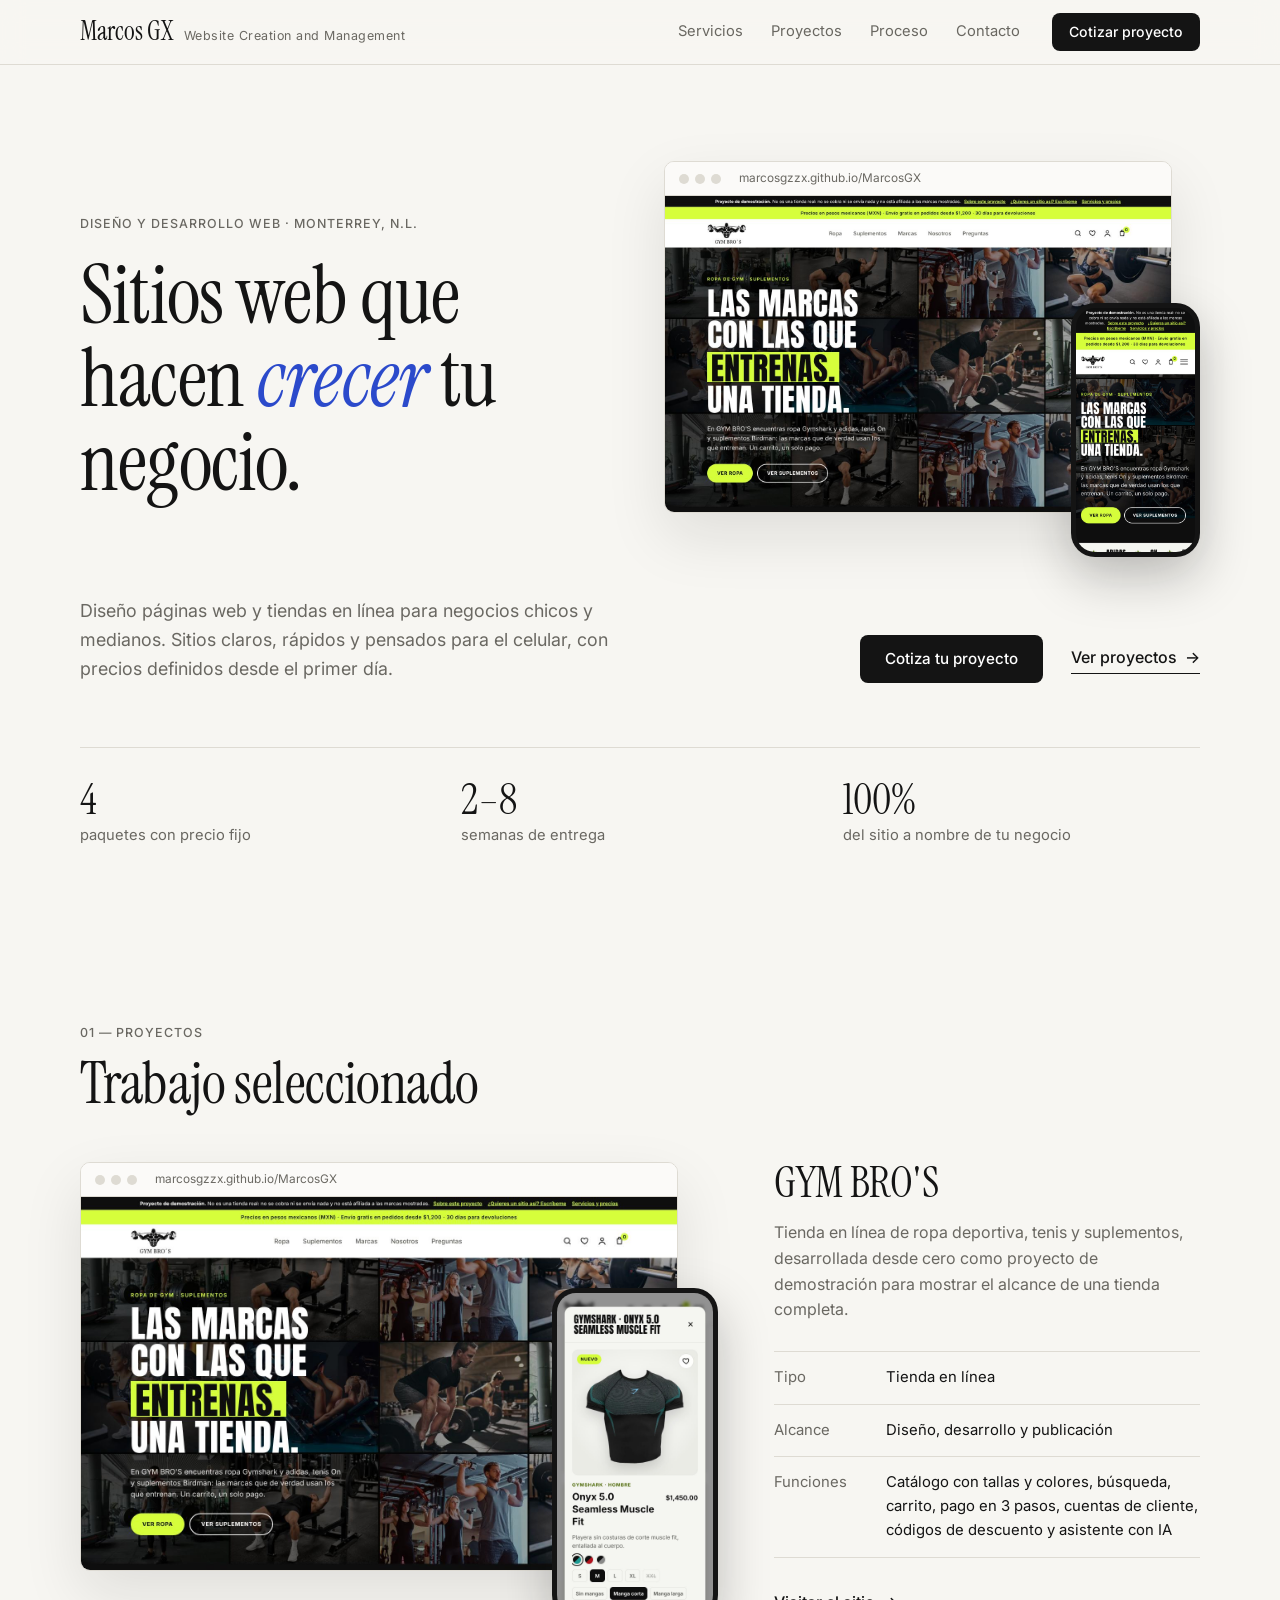
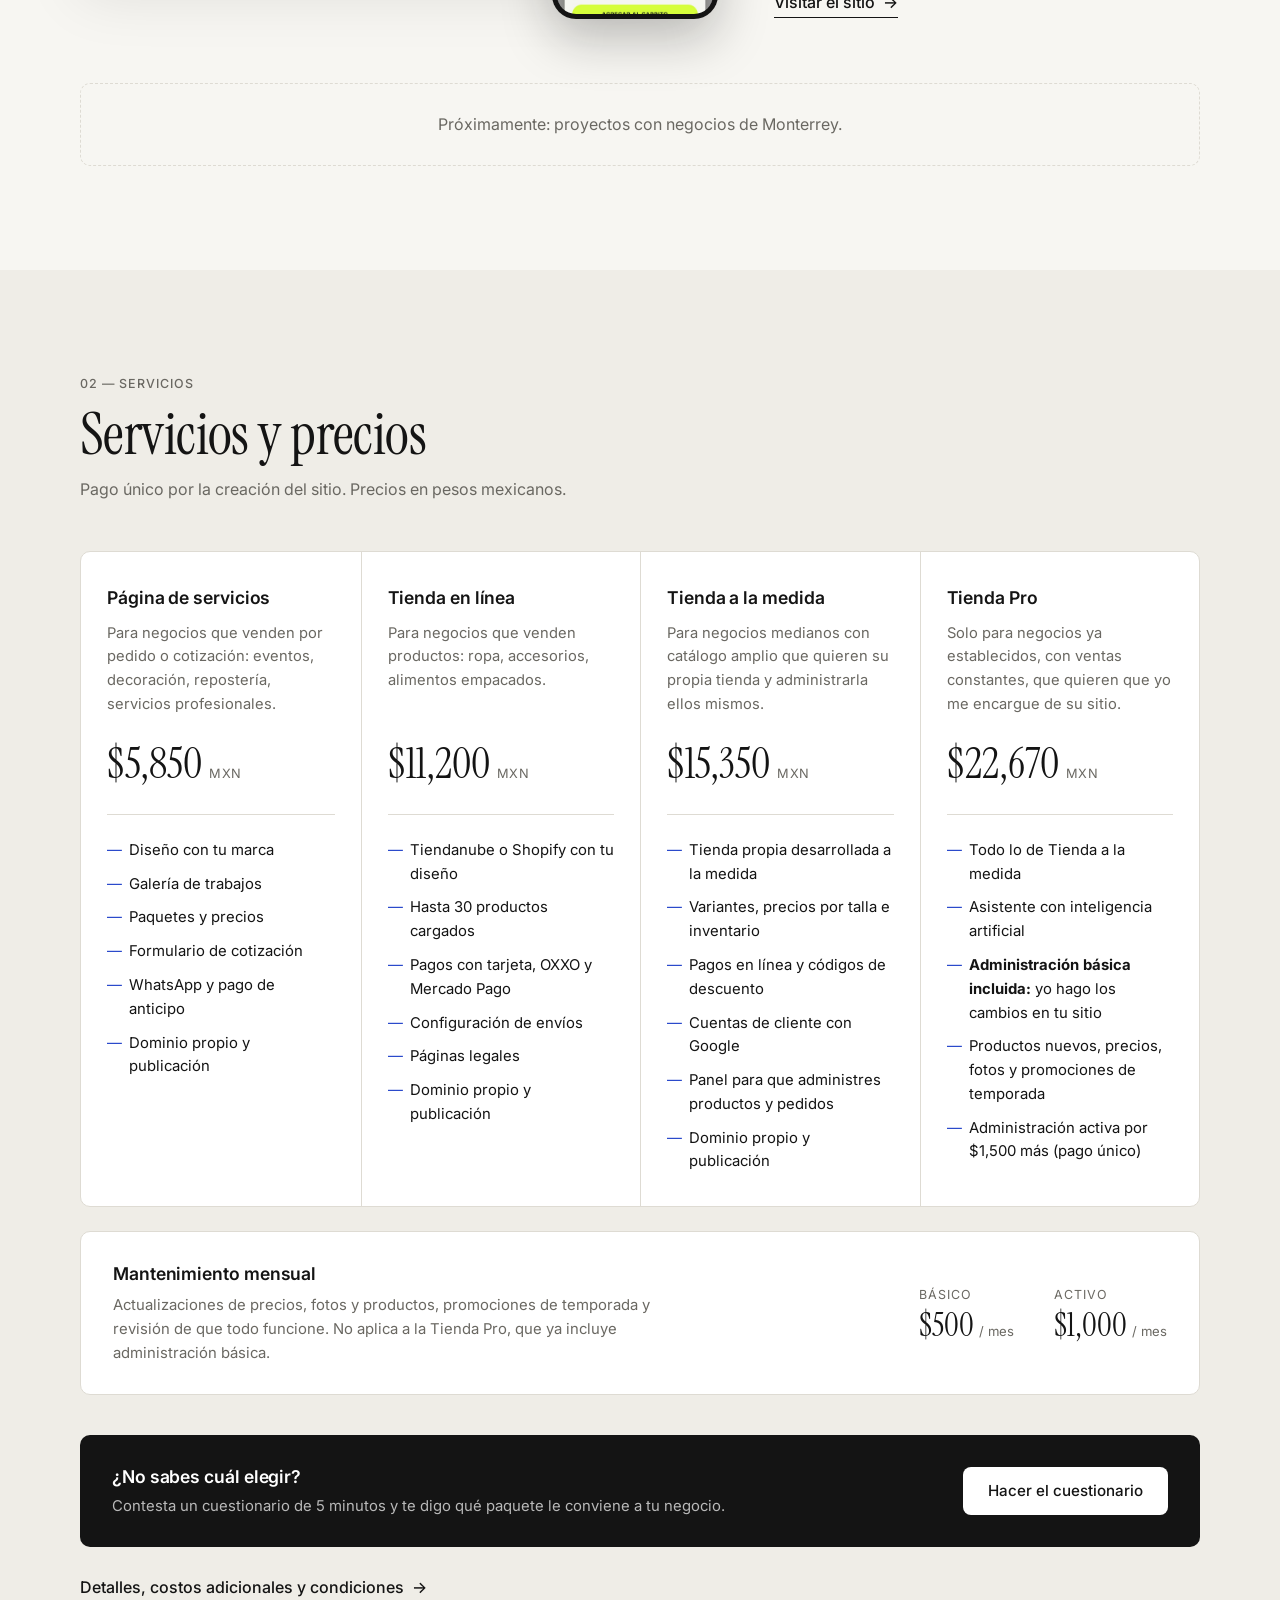
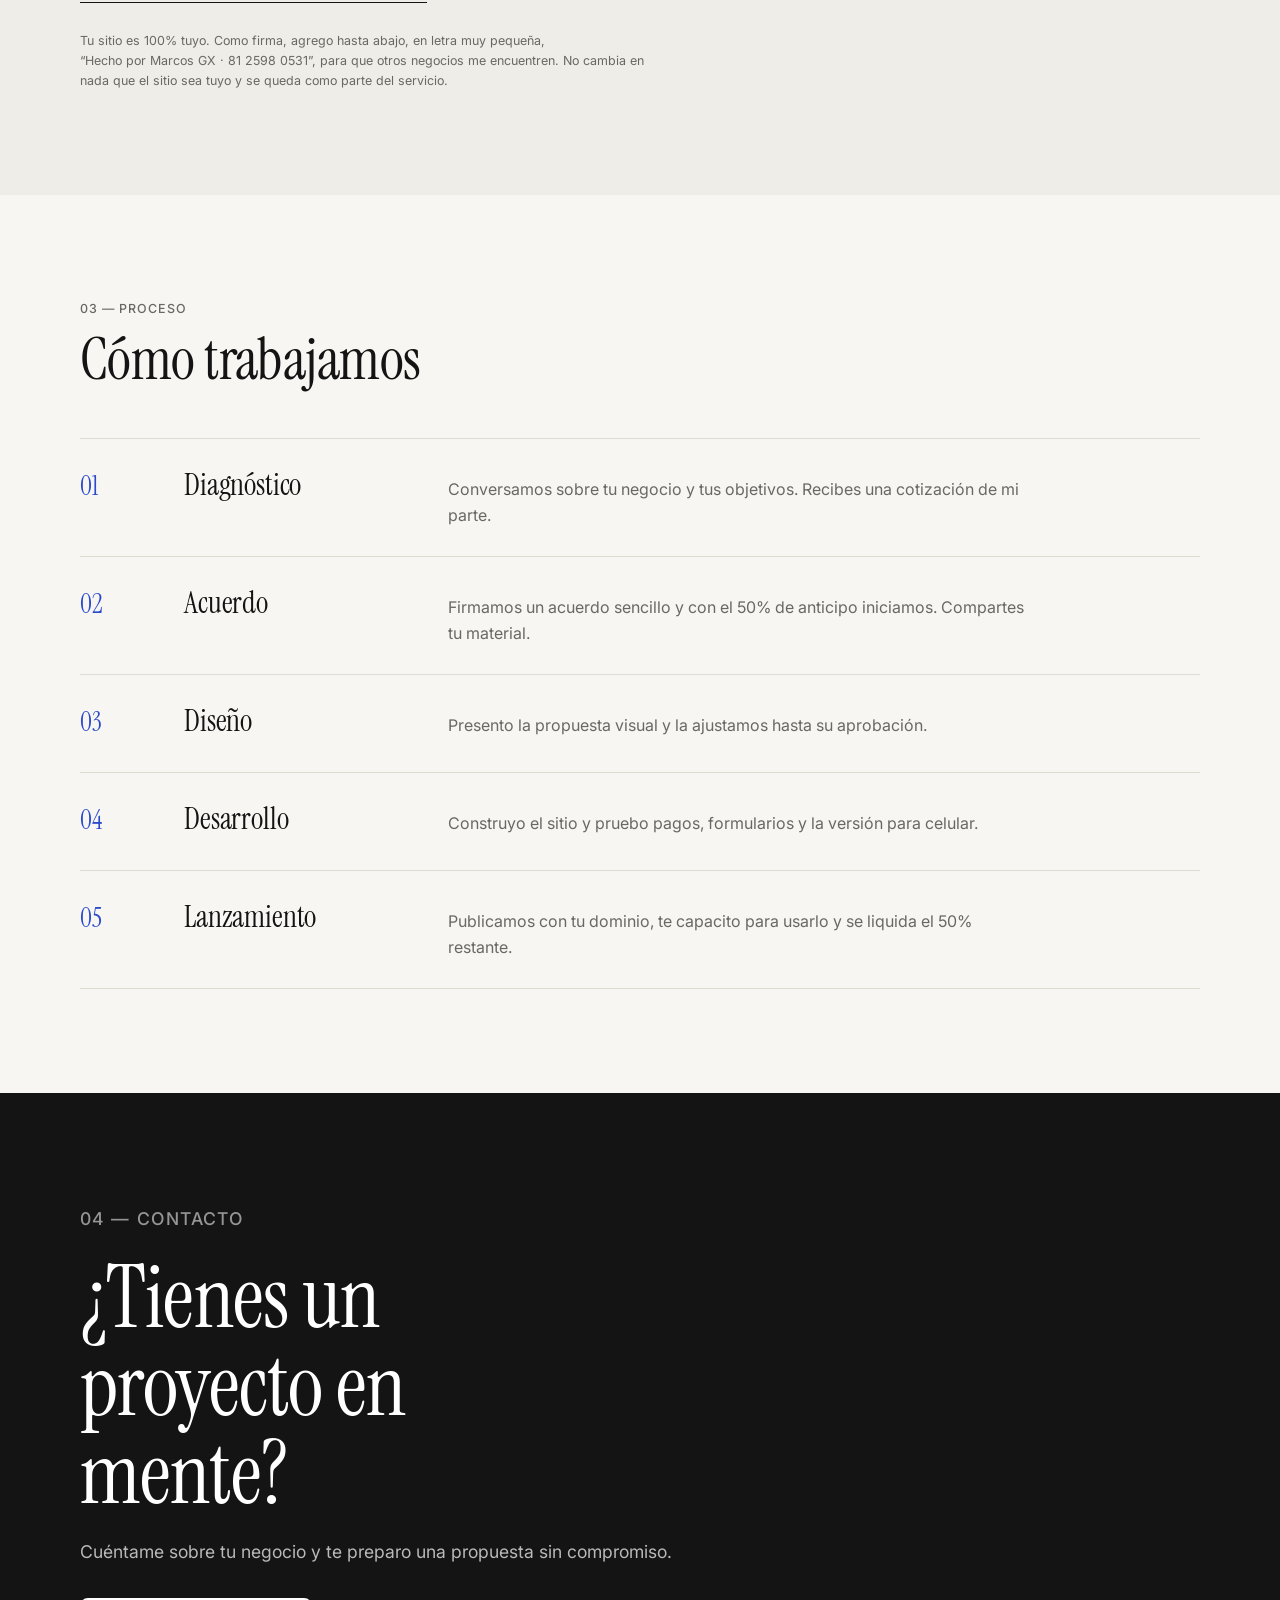
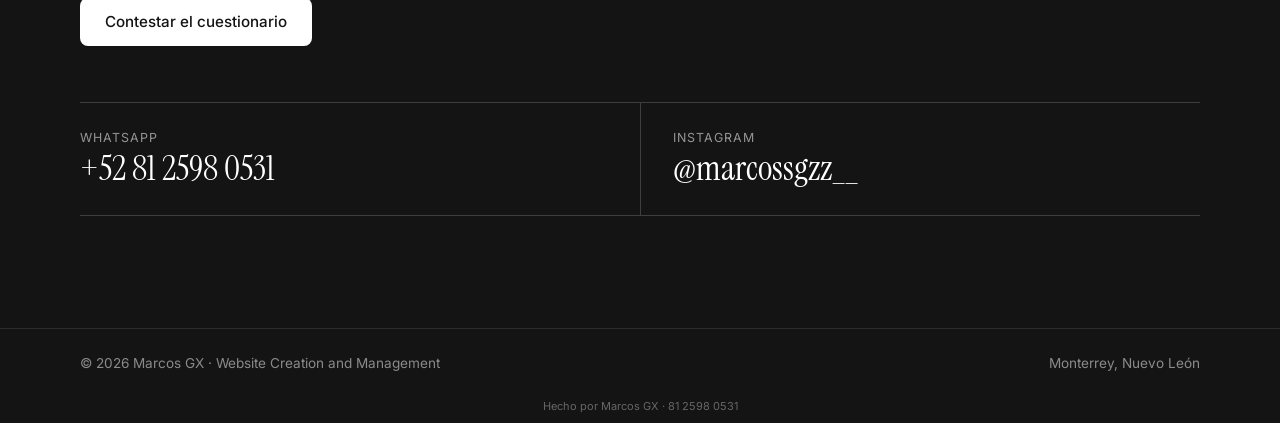
==== commit 49443db2: "Update site URLs for the MarcosGX repository name Co-Authored-By: Claude Opus 5.5 <noreply@anthropic" ====
--- a/portfolio/index.html
+++ b/portfolio/index.html
@@ -8,8 +8,8 @@
   <meta property="og:type" content="website">
   <meta property="og:title" content="Marcos GX · Website Creation and Management">
   <meta property="og:description" content="Páginas web y tiendas en línea para negocios de Monterrey. Cotiza sin compromiso.">
-  <meta property="og:url" content="https://marcosgzzx.github.io/WebsitePrototype/portfolio/">
-  <meta property="og:image" content="https://marcosgzzx.github.io/WebsitePrototype/portfolio/img/gymbros-desktop.jpg">
+  <meta property="og:url" content="https://marcosgzzx.github.io/MarcosGX/portfolio/">
+  <meta property="og:image" content="https://marcosgzzx.github.io/MarcosGX/portfolio/img/gymbros-desktop.jpg">
   <meta name="twitter:card" content="summary_large_image">
   <meta name="theme-color" content="#f7f6f2">
   <link rel="preconnect" href="https://fonts.googleapis.com">
@@ -43,7 +43,7 @@
           <!-- Portada: GYM BRO'S. Cuando estén listos los sitios de clientes, agrega aquí sus capturas. -->
           <figure class="hero-shot" aria-hidden="true">
             <div class="browser">
-              <div class="browser-bar"><i></i><i></i><i></i><span>marcosgzzx.github.io/WebsitePrototype</span></div>
+              <div class="browser-bar"><i></i><i></i><i></i><span>marcosgzzx.github.io/MarcosGX</span></div>
               <img src="img/gymbros-desktop.jpg" alt="" width="1440" height="900">
             </div>
             <div class="phone"><img src="img/gymbros-mobile.jpg" alt="" width="780" height="1688"></div>
@@ -74,7 +74,7 @@
         <article class="case">
           <figure class="case-media">
             <div class="browser">
-              <div class="browser-bar"><i></i><i></i><i></i><span>marcosgzzx.github.io/WebsitePrototype</span></div>
+              <div class="browser-bar"><i></i><i></i><i></i><span>marcosgzzx.github.io/MarcosGX</span></div>
               <img src="img/gymbros-desktop.jpg" alt="Página de inicio de la tienda GYM BRO'S" width="1440" height="900">
             </div>
             <div class="phone"><img src="img/gymbros-product.jpg" alt="Página de producto de GYM BRO'S en celular" width="780" height="1688" loading="lazy"></div>
@@ -87,7 +87,7 @@
               <div><dt>Alcance</dt><dd>Diseño, desarrollo y publicación</dd></div>
               <div><dt>Funciones</dt><dd>Catálogo con tallas y colores, búsqueda, carrito, pago en 3 pasos, cuentas de cliente, códigos de descuento y asistente con IA</dd></div>
             </dl>
-            <a class="link-arrow" href="https://marcosgzzx.github.io/WebsitePrototype/" target="_blank" rel="noopener">Visitar el sitio</a>
+            <a class="link-arrow" href="https://marcosgzzx.github.io/MarcosGX/" target="_blank" rel="noopener">Visitar el sitio</a>
           </div>
         </article>
         <div class="case-soon">
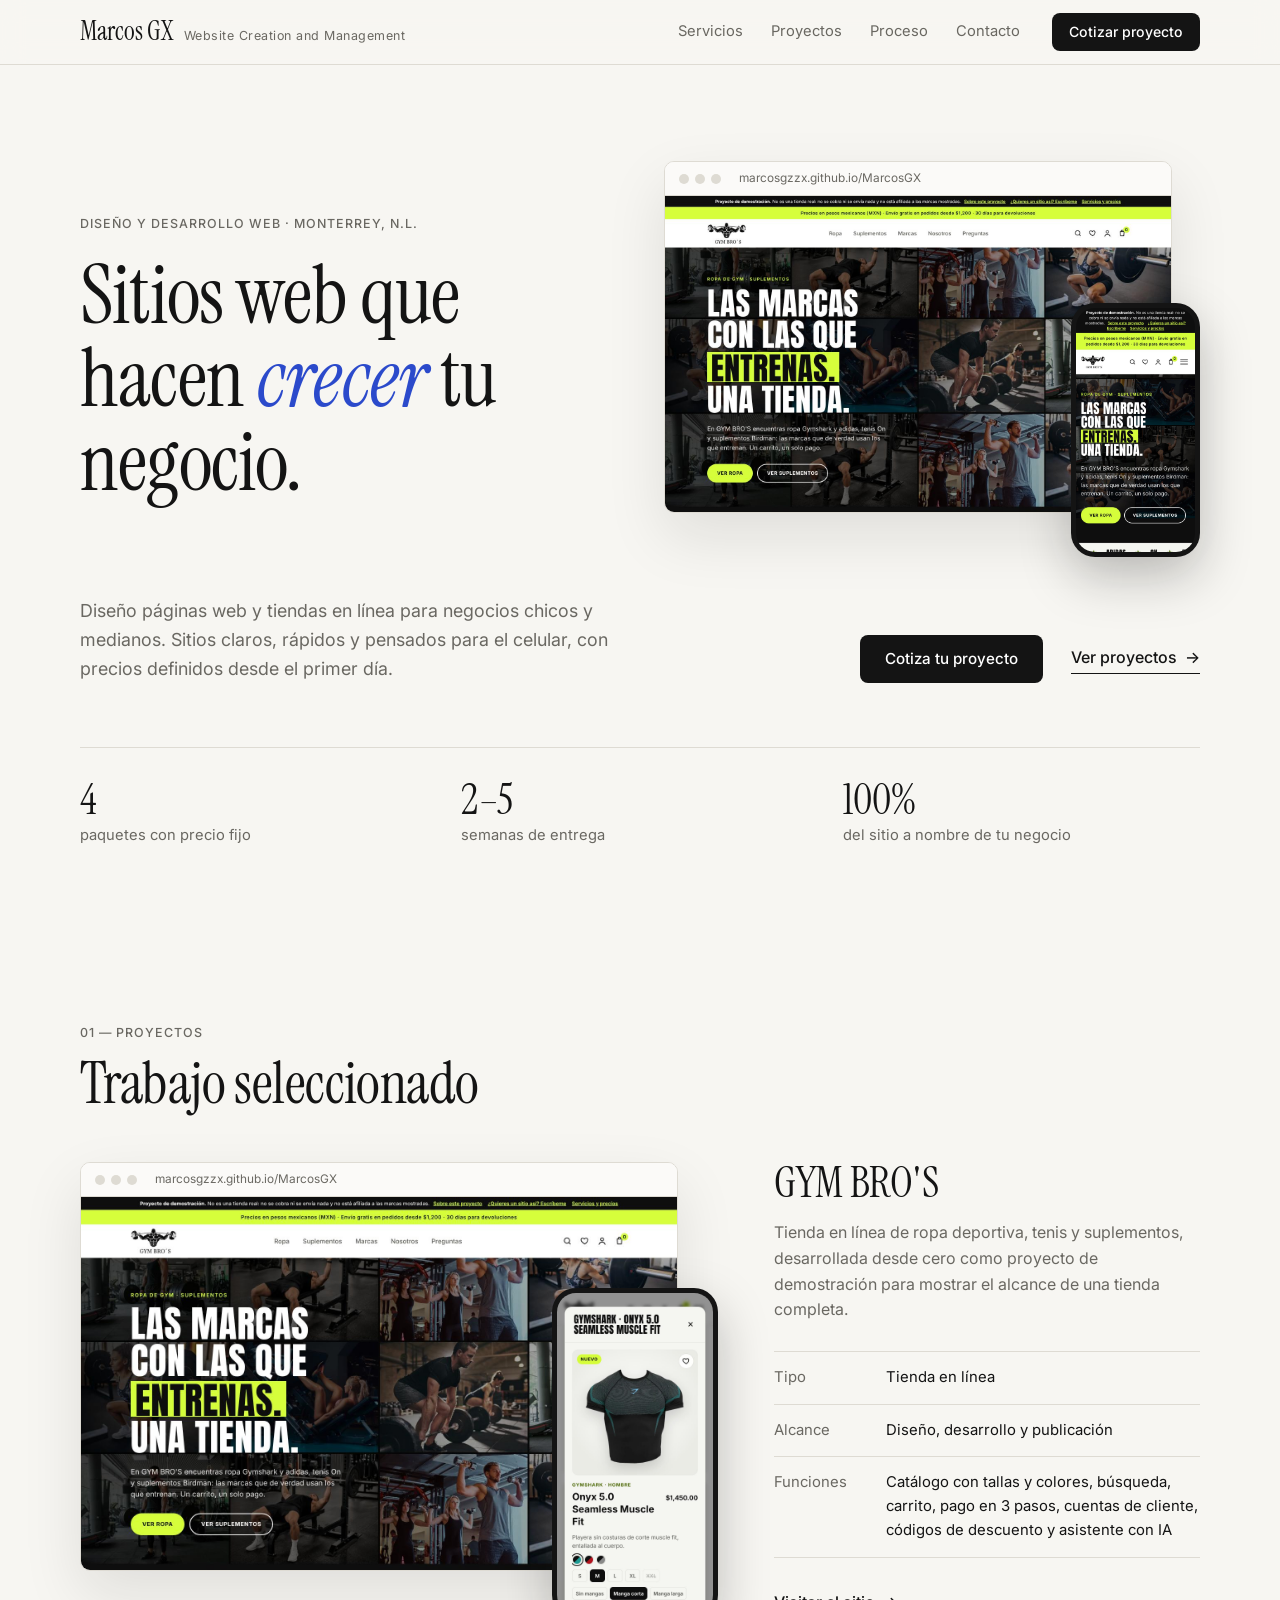
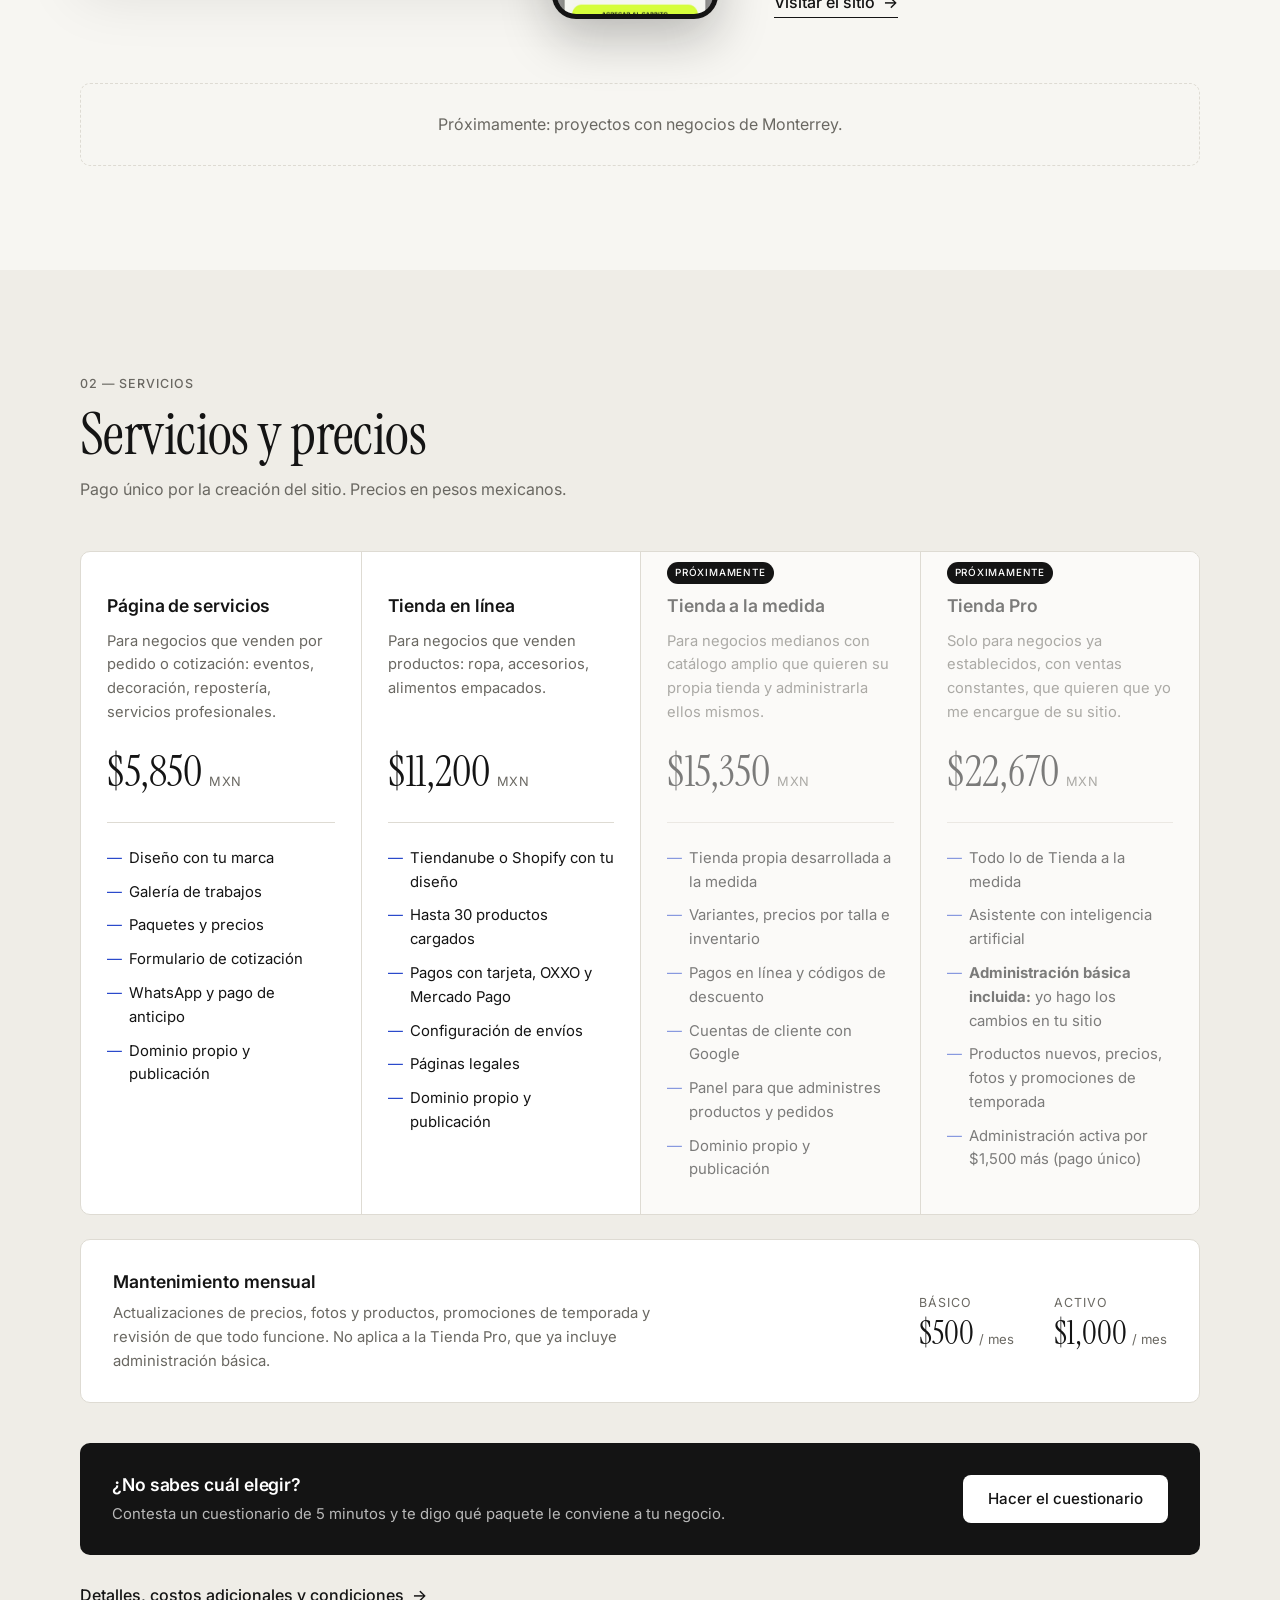
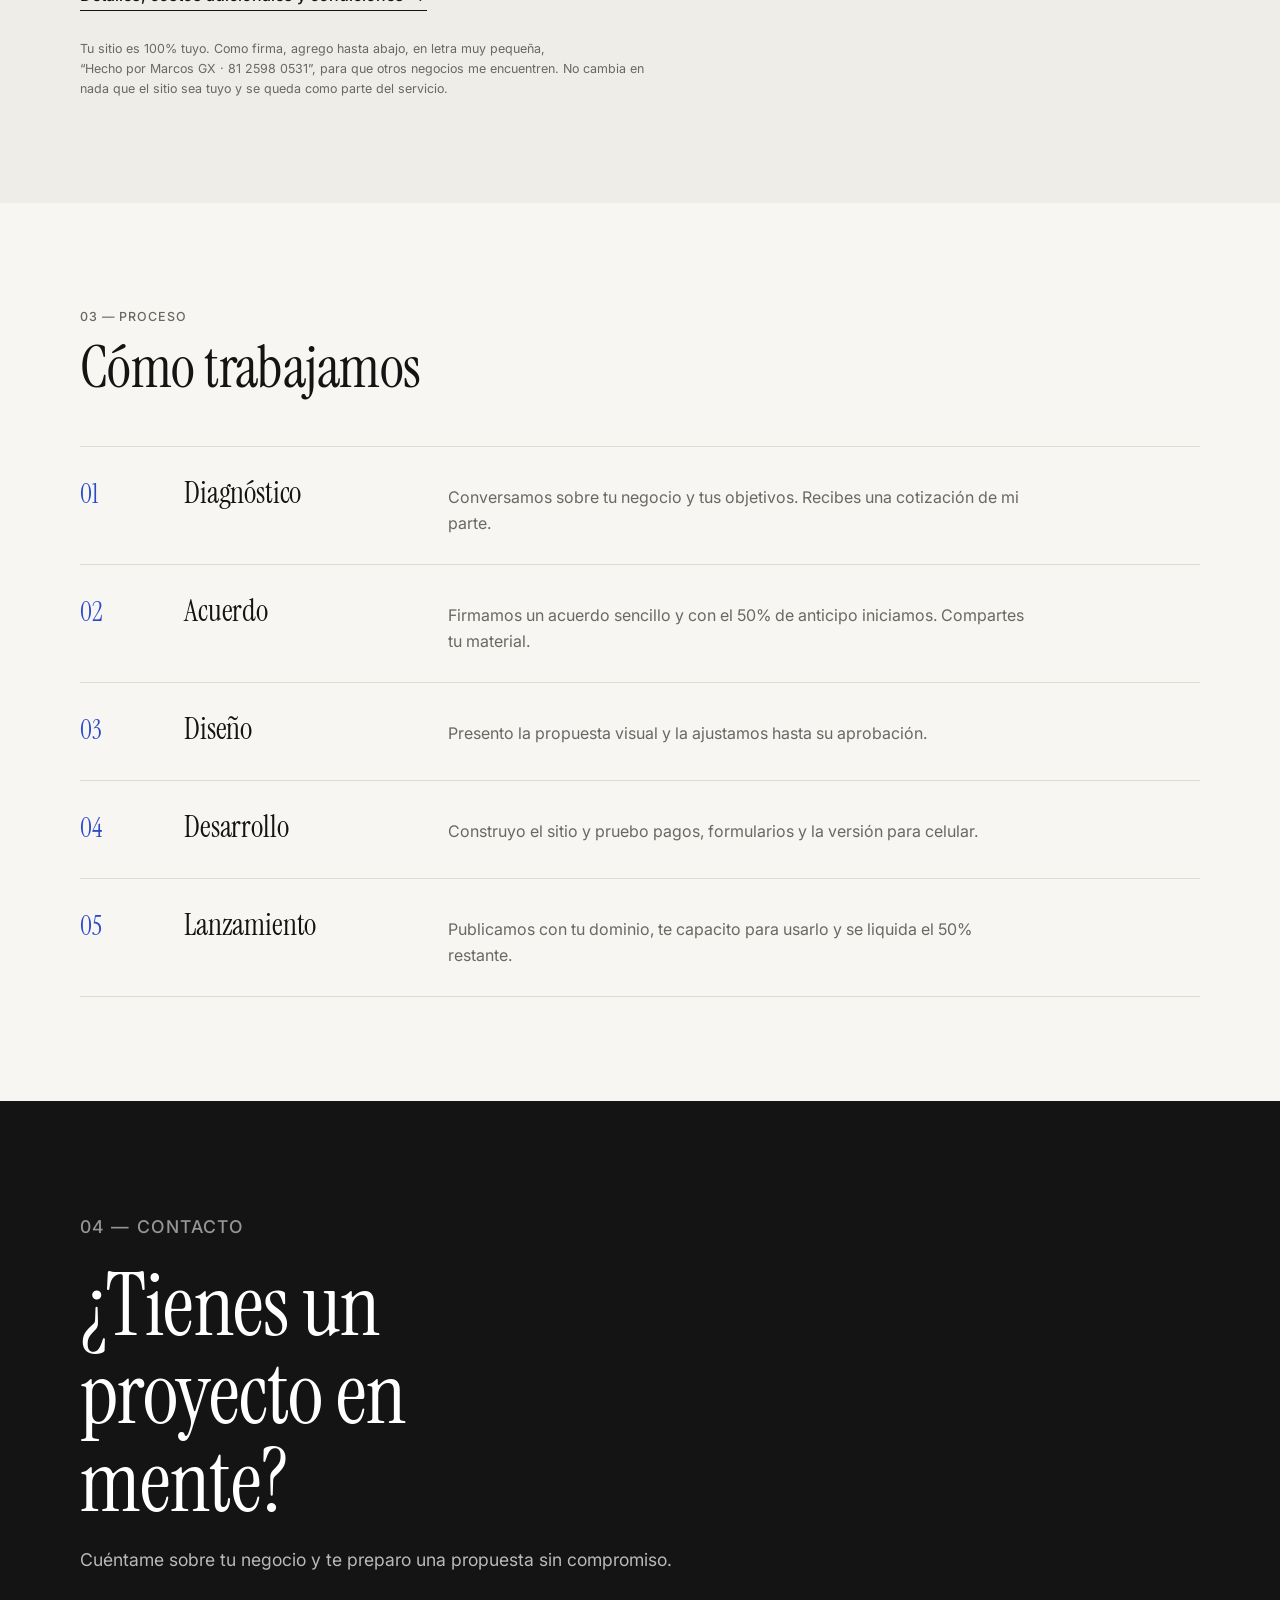
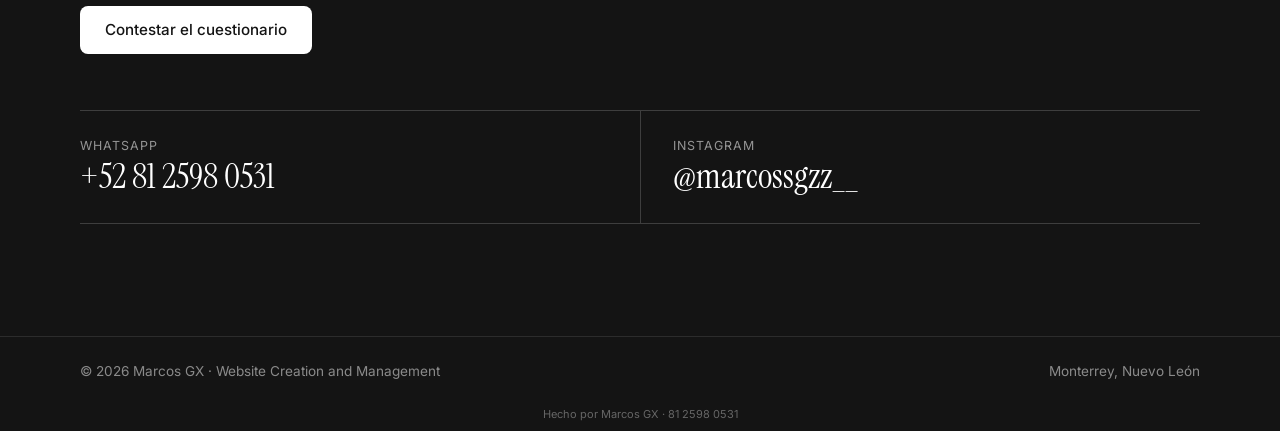
==== commit f296e89c: "Mark Tienda a la medida and Tienda Pro as coming soon Portfolio shows both with a Próximamente tag, " ====
--- a/portfolio/index.html
+++ b/portfolio/index.html
@@ -15,7 +15,7 @@
   <link rel="preconnect" href="https://fonts.googleapis.com">
   <link rel="preconnect" href="https://fonts.gstatic.com" crossorigin>
   <link href="https://fonts.googleapis.com/css2?family=Instrument+Serif:ital@0;1&family=Inter:wght@400;500;600&display=swap" rel="stylesheet">
-  <link rel="stylesheet" href="styles.css?v=7">
+  <link rel="stylesheet" href="styles.css?v=8">
 </head>
 <body>
   <header class="nav">
@@ -58,7 +58,7 @@
         </div>
         <ul class="facts">
           <li><strong>4</strong><span>paquetes con precio fijo</span></li>
-          <li><strong>2–8</strong><span>semanas de entrega</span></li>
+          <li><strong>2–5</strong><span>semanas de entrega</span></li>
           <li><strong>100%</strong><span>del sitio a nombre de tu negocio</span></li>
         </ul>
       </div>
@@ -131,7 +131,8 @@
               <li>Dominio propio y publicación</li>
             </ul>
           </article>
-          <article class="plan">
+          <article class="plan plan-soon">
+            <span class="soon-tag">Próximamente</span>
             <h3>Tienda a la medida</h3>
             <p class="plan-for">Para negocios medianos con catálogo amplio que quieren su propia tienda y administrarla ellos mismos.</p>
             <p class="price">$15,350 <span>MXN</span></p>
@@ -144,7 +145,8 @@
               <li>Dominio propio y publicación</li>
             </ul>
           </article>
-          <article class="plan">
+          <article class="plan plan-soon">
+            <span class="soon-tag">Próximamente</span>
             <h3>Tienda Pro</h3>
             <p class="plan-for">Solo para negocios ya establecidos, con ventas constantes, que quieren que yo me encargue de su sitio.</p>
             <p class="price">$22,670 <span>MXN</span></p>
--- a/portfolio/styles.css
+++ b/portfolio/styles.css
@@ -83,8 +83,11 @@
 
 /* Plans */
 .plans { display: grid; grid-template-columns: repeat(4, 1fr); border: 1px solid var(--line); border-radius: var(--radius); background: var(--paper); overflow: hidden; }
-.plan { display: flex; flex-direction: column; padding: 32px 26px; }
+.plan { display: flex; flex-direction: column; padding: 40px 26px 32px; }
 .plan + .plan { border-left: 1px solid var(--line); }
+.plan-soon { position: relative; background: #fbfaf8; }
+.plan-soon > :not(.soon-tag) { opacity: .55; }
+.soon-tag { position: absolute; top: 10px; left: 26px; padding: 3px 8px; border-radius: 999px; background: var(--ink); color: #fff; font-size: .62rem; font-weight: 500; letter-spacing: .08em; text-transform: uppercase; }
 .plan-for { color: var(--muted); font-size: .92rem; margin: 10px 0 28px; min-height: 6.4em; }
 .price { font-family: var(--serif); font-size: 2.6rem; line-height: 1; margin-bottom: 28px; }
 .price span { font-family: var(--sans); font-size: .8rem; color: var(--muted); letter-spacing: .04em; }
@@ -152,7 +155,8 @@
   .facts { grid-template-columns: 1fr; gap: 20px; margin-top: 48px; }
   .section, .contact { padding: 72px 0; }
   .case-media { padding-right: 24px; }
-  .plan { padding: 28px 24px; }
+  .plan { padding: 40px 24px 28px; }
+  .soon-tag { left: 24px; }
   .maintenance { padding: 24px; }
   .contact-links { grid-template-columns: 1fr; }
   .contact-links a + a { padding-left: 0; border-left: 0; }
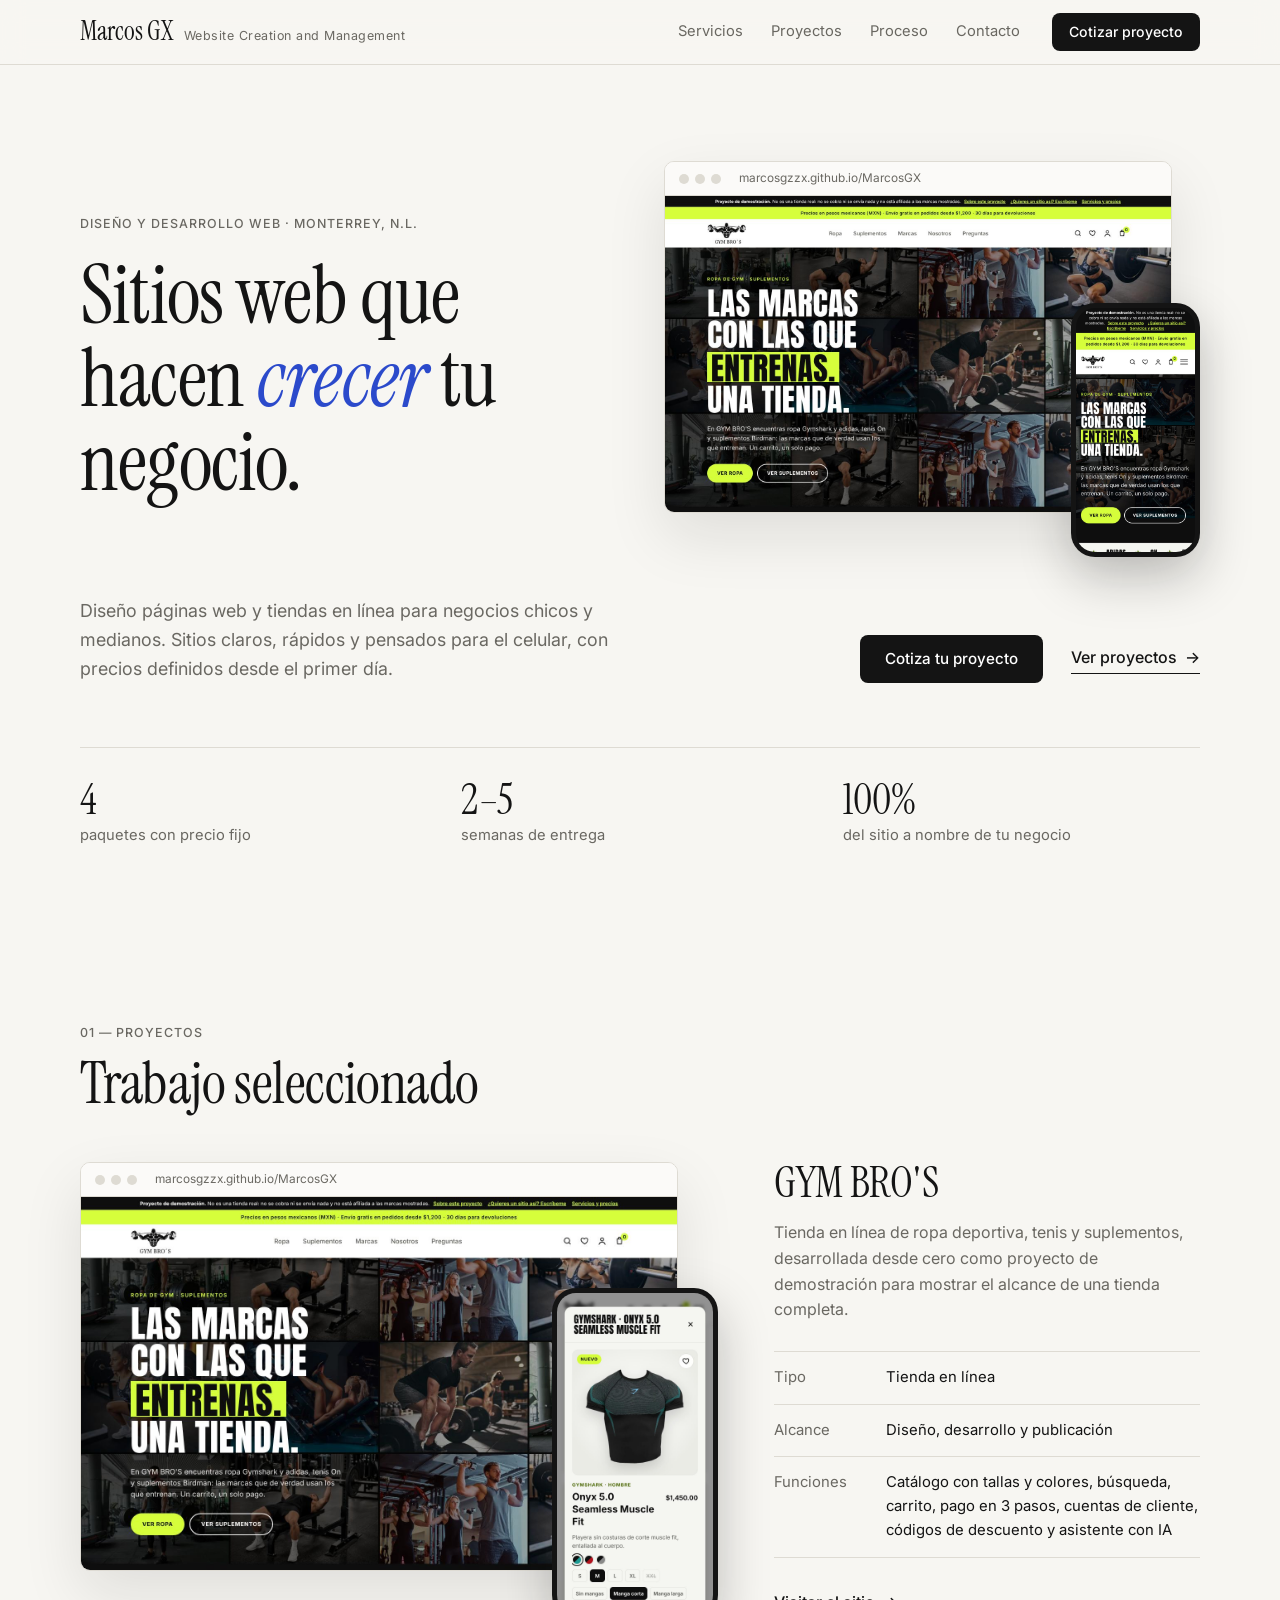
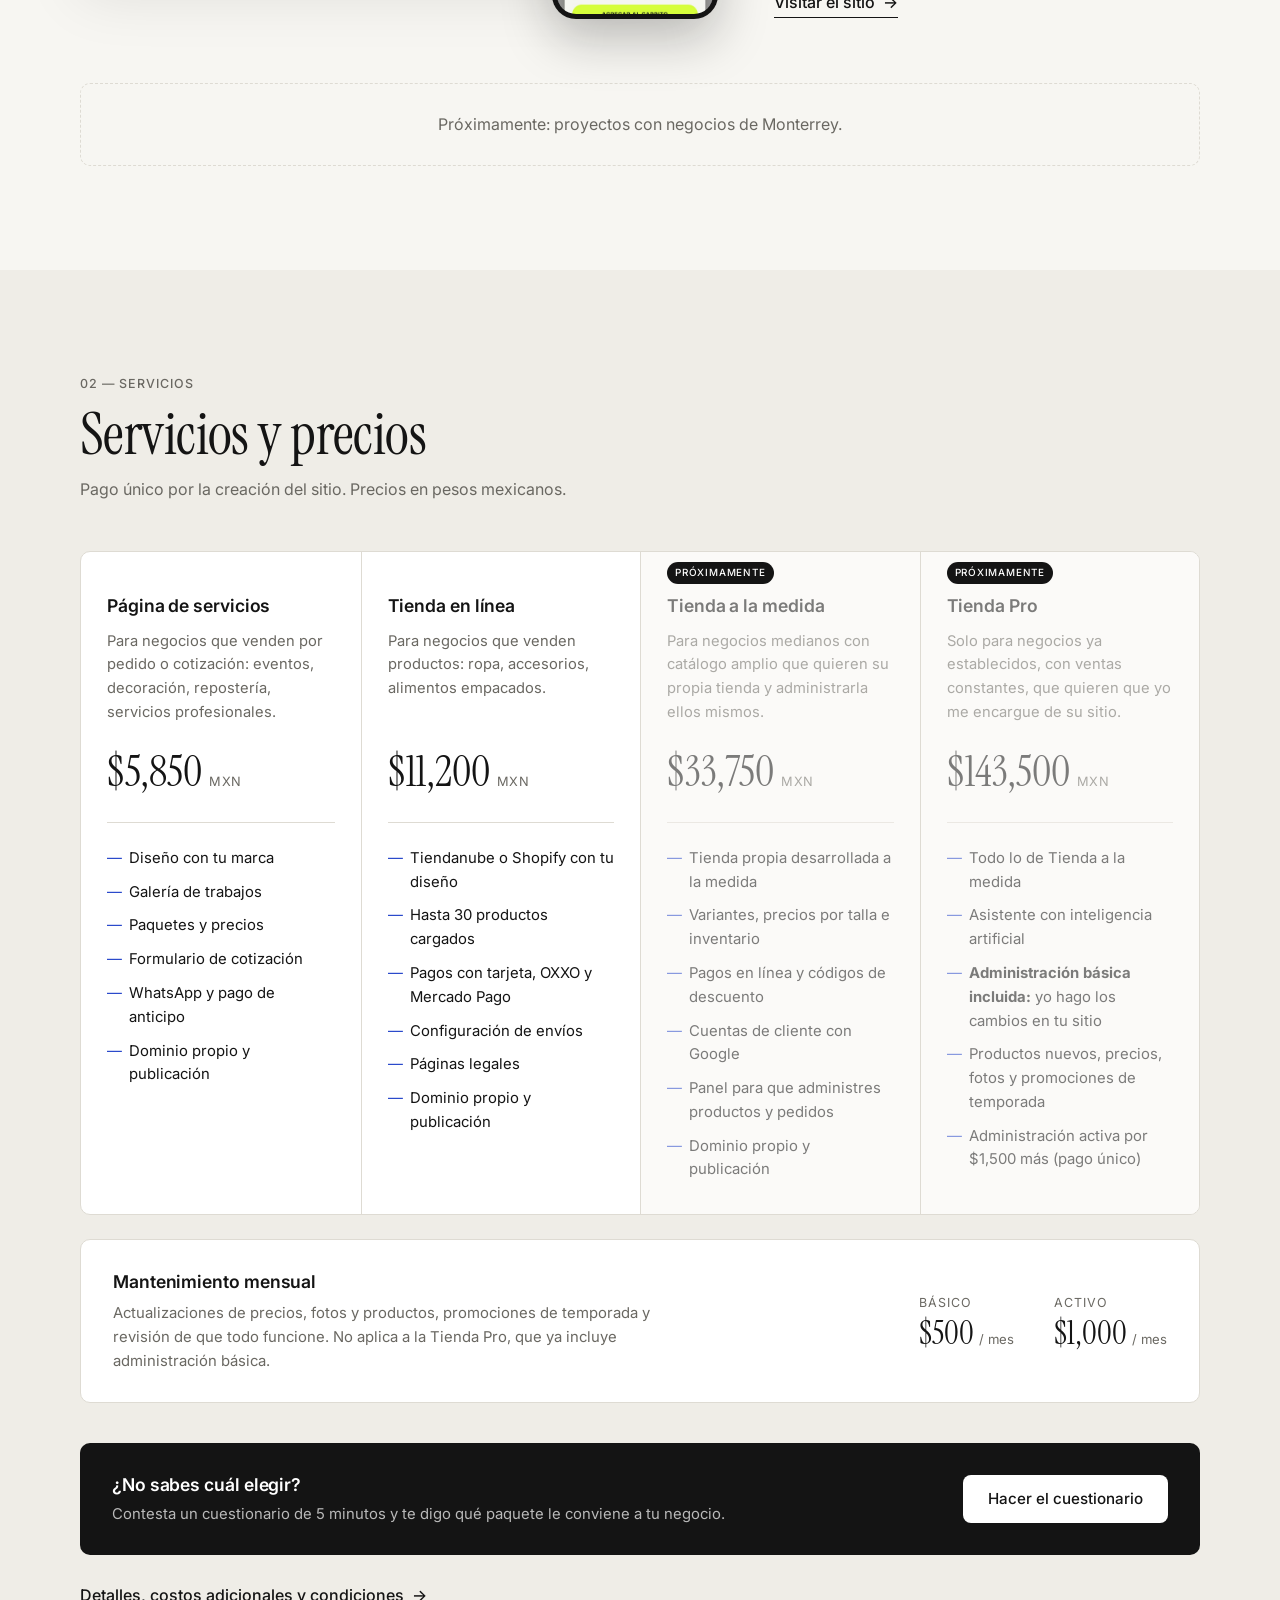
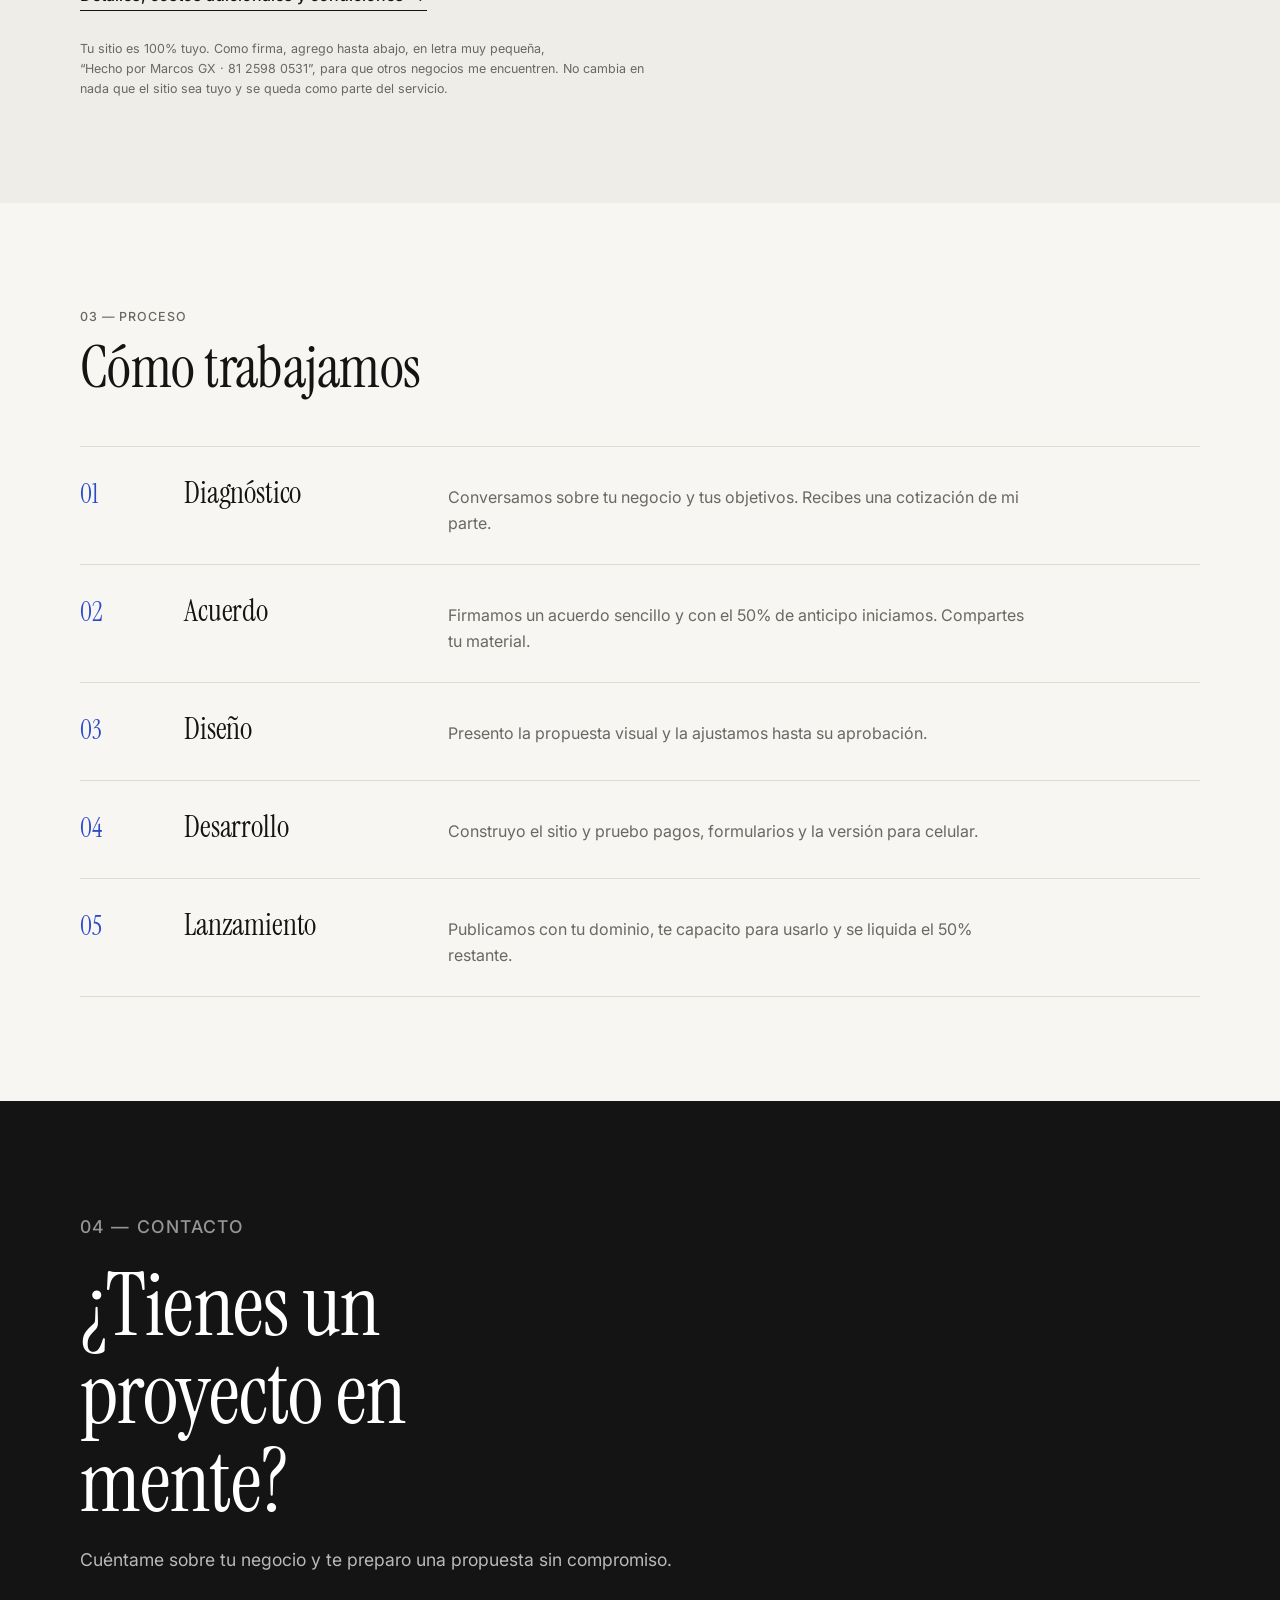
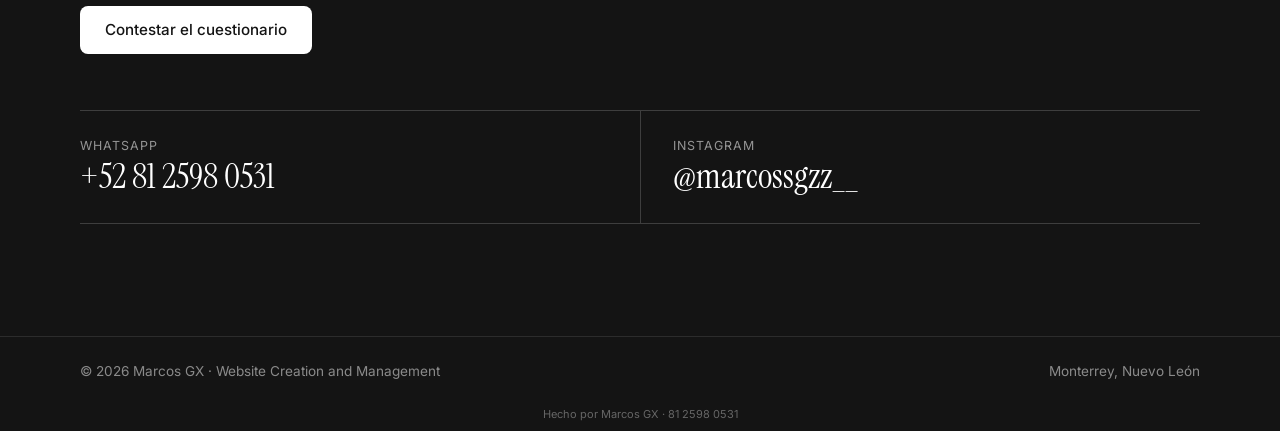
==== commit 8ff6ee0a: "Raise Tienda a la medida to $33,750 and Tienda Pro to $143,500 Co-Authored-By: Claude Opus 5.5 <nore" ====
--- a/portfolio/index.html
+++ b/portfolio/index.html
@@ -135,7 +135,7 @@
             <span class="soon-tag">Próximamente</span>
             <h3>Tienda a la medida</h3>
             <p class="plan-for">Para negocios medianos con catálogo amplio que quieren su propia tienda y administrarla ellos mismos.</p>
-            <p class="price">$15,350 <span>MXN</span></p>
+            <p class="price">$33,750 <span>MXN</span></p>
             <ul>
               <li>Tienda propia desarrollada a la medida</li>
               <li>Variantes, precios por talla e inventario</li>
@@ -149,7 +149,7 @@
             <span class="soon-tag">Próximamente</span>
             <h3>Tienda Pro</h3>
             <p class="plan-for">Solo para negocios ya establecidos, con ventas constantes, que quieren que yo me encargue de su sitio.</p>
-            <p class="price">$22,670 <span>MXN</span></p>
+            <p class="price">$143,500 <span>MXN</span></p>
             <ul>
               <li>Todo lo de Tienda a la medida</li>
               <li>Asistente con inteligencia artificial</li>
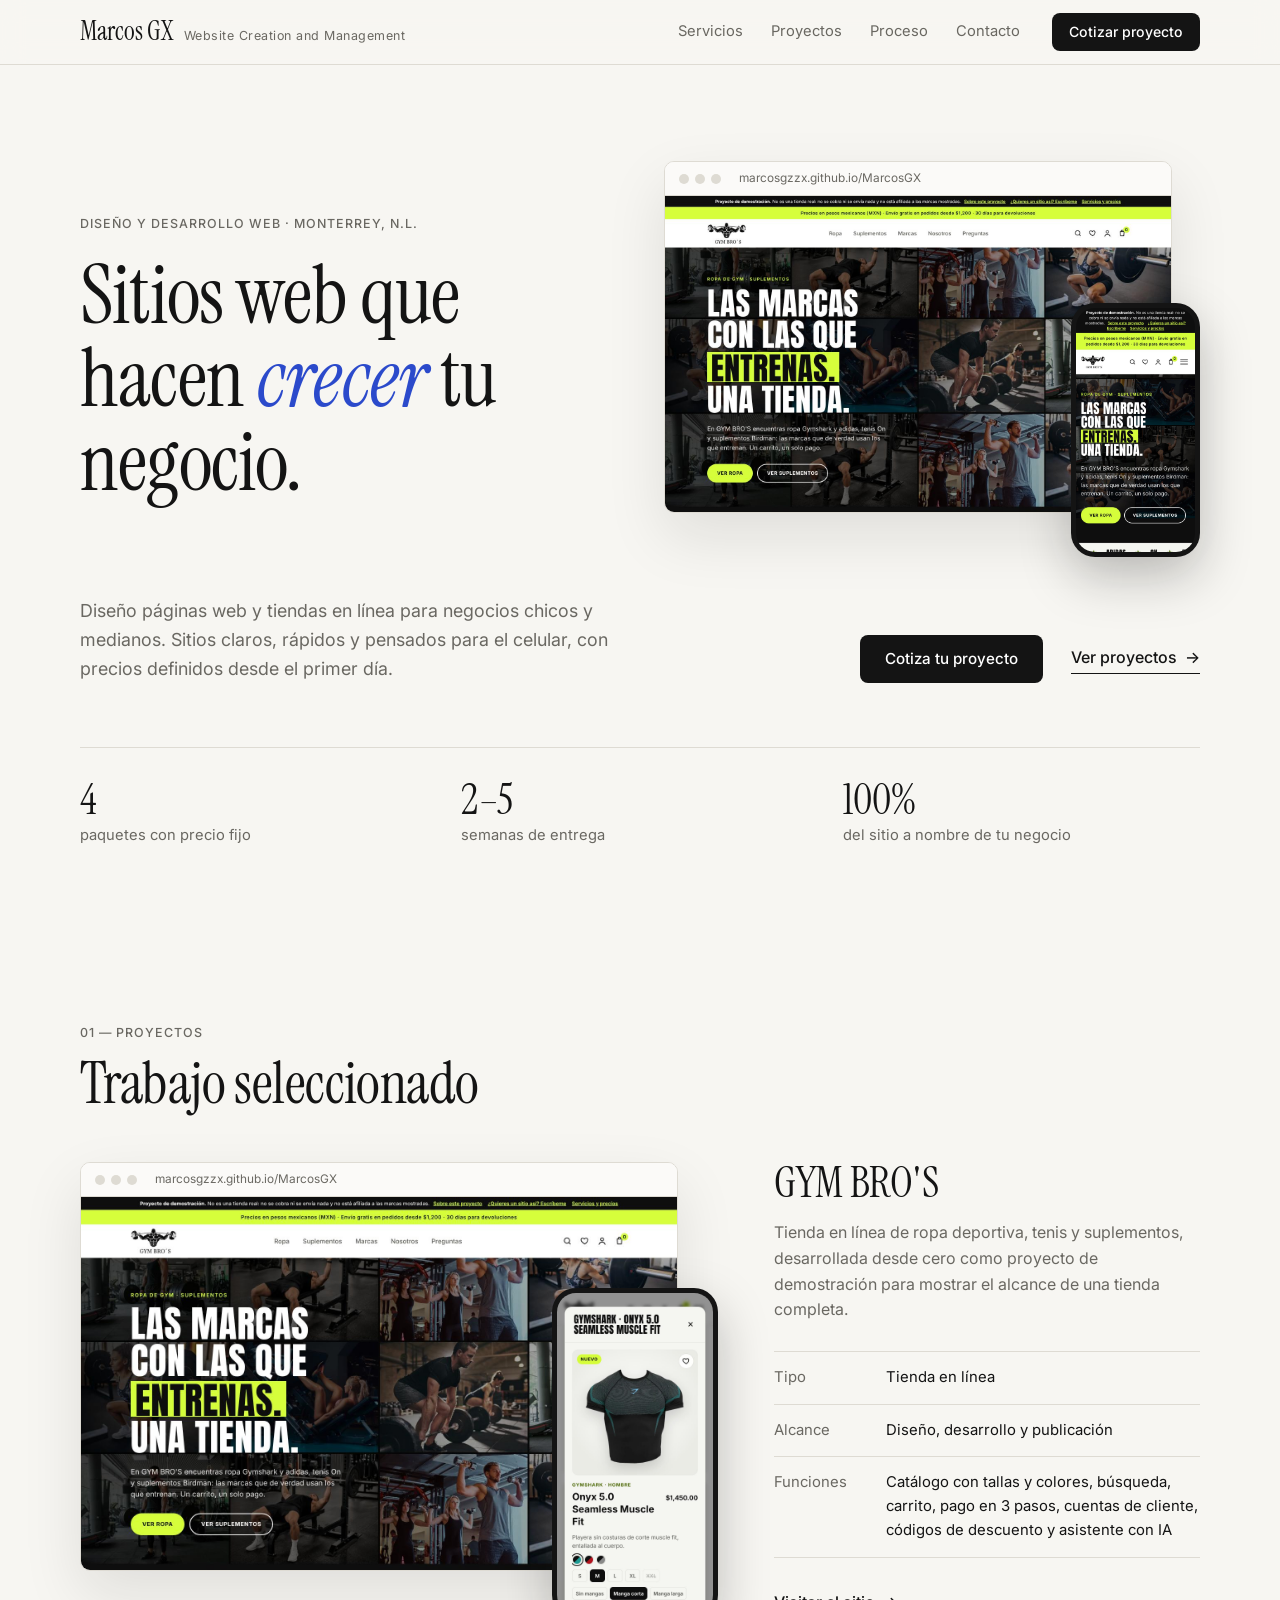
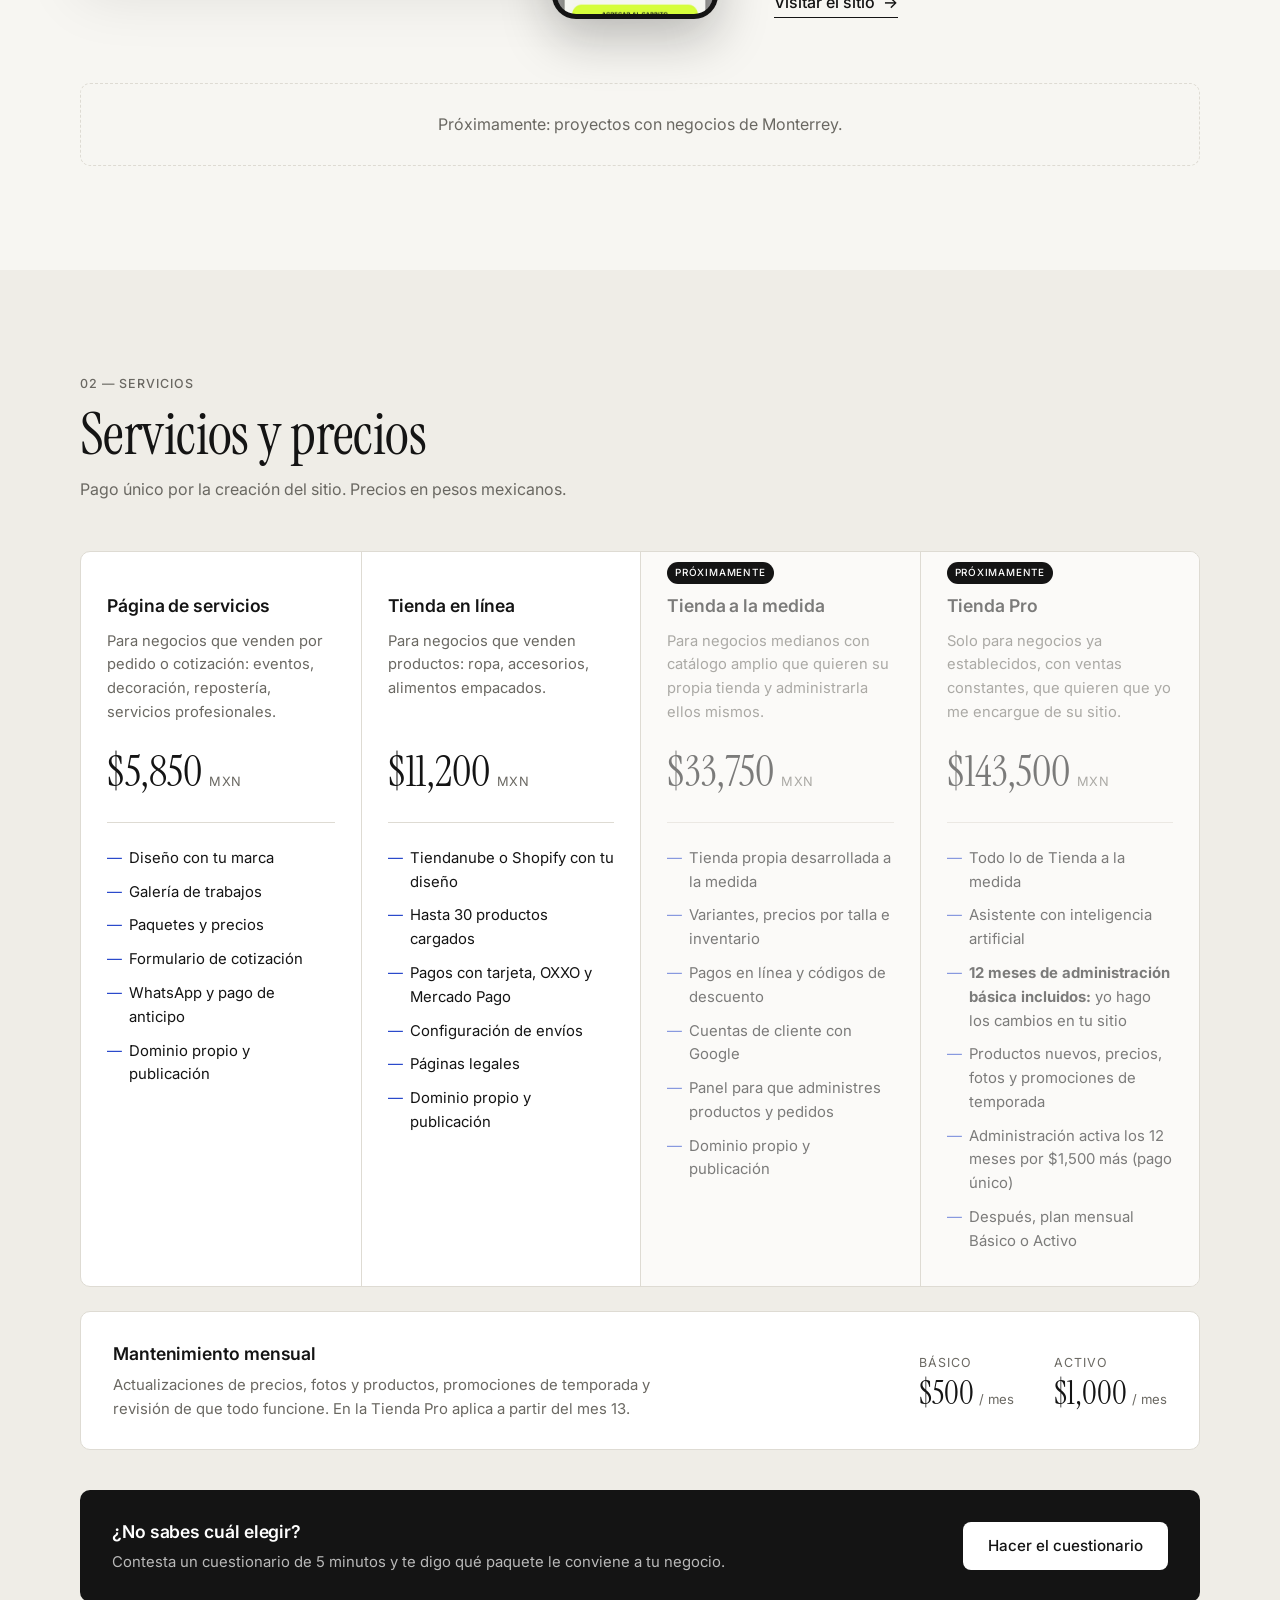
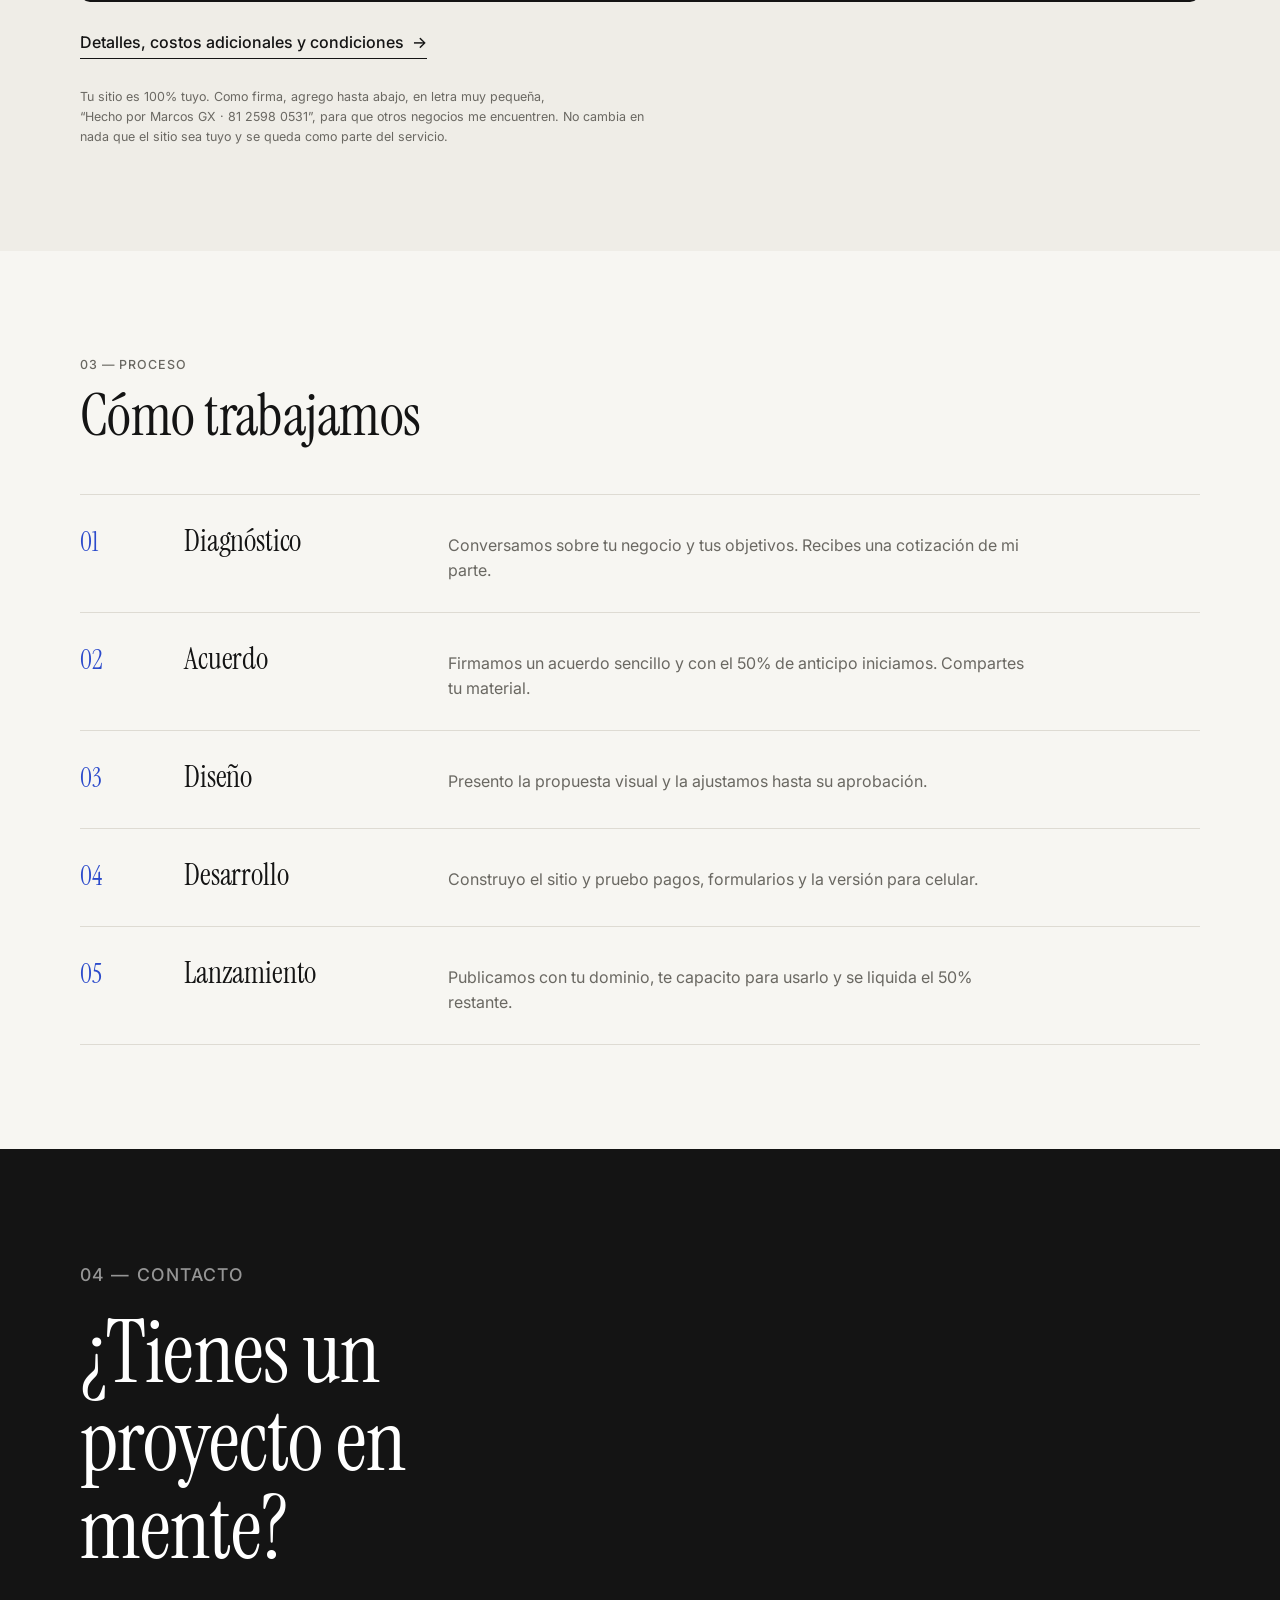
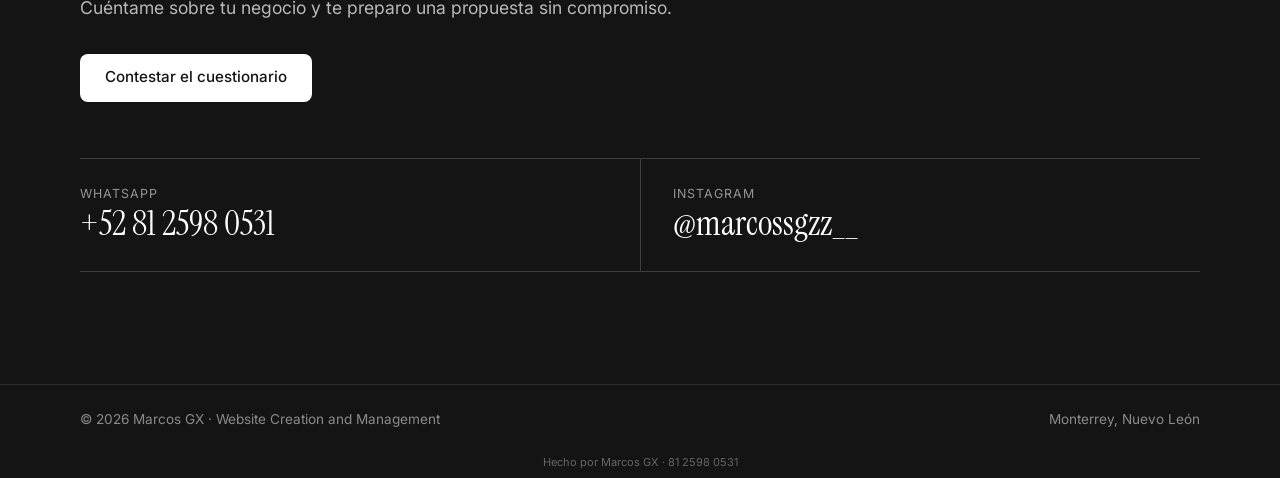
==== commit 1be2651a: "Limit Tienda Pro included management to 12 months Co-Authored-By: Claude Opus 5.5 <noreply@anthropic" ====
--- a/portfolio/index.html
+++ b/portfolio/index.html
@@ -153,16 +153,17 @@
             <ul>
               <li>Todo lo de Tienda a la medida</li>
               <li>Asistente con inteligencia artificial</li>
-              <li><strong>Administración básica incluida:</strong> yo hago los cambios en tu sitio</li>
+              <li><strong>12 meses de administración básica incluidos:</strong> yo hago los cambios en tu sitio</li>
               <li>Productos nuevos, precios, fotos y promociones de temporada</li>
-              <li>Administración activa por $1,500 más (pago único)</li>
+              <li>Administración activa los 12 meses por $1,500 más (pago único)</li>
+              <li>Después, plan mensual Básico o Activo</li>
             </ul>
           </article>
         </div>
         <div class="maintenance">
           <div>
             <h3>Mantenimiento mensual</h3>
-            <p>Actualizaciones de precios, fotos y productos, promociones de temporada y revisión de que todo funcione. No aplica a la Tienda Pro, que ya incluye administración básica.</p>
+            <p>Actualizaciones de precios, fotos y productos, promociones de temporada y revisión de que todo funcione. En la Tienda Pro aplica a partir del mes 13.</p>
           </div>
           <dl>
             <div><dt>Básico</dt><dd>$500 <span>/ mes</span></dd></div>
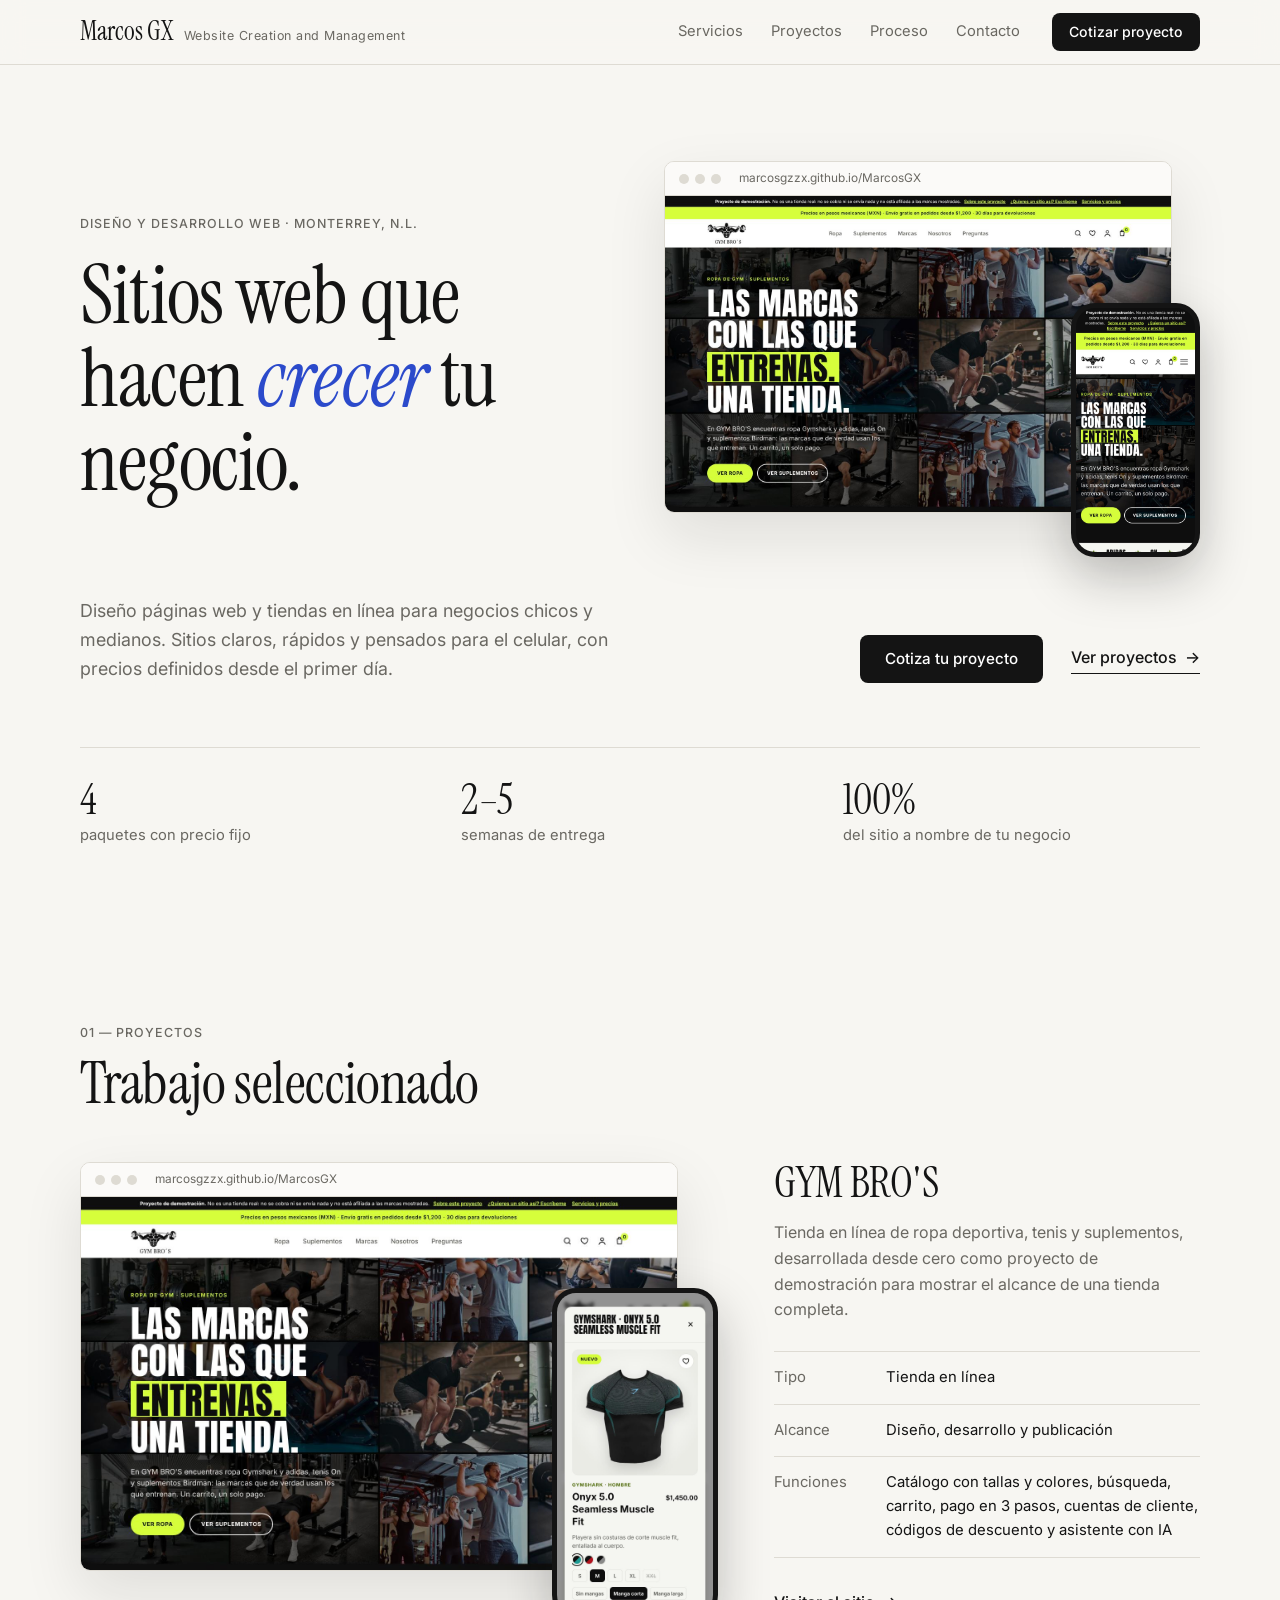
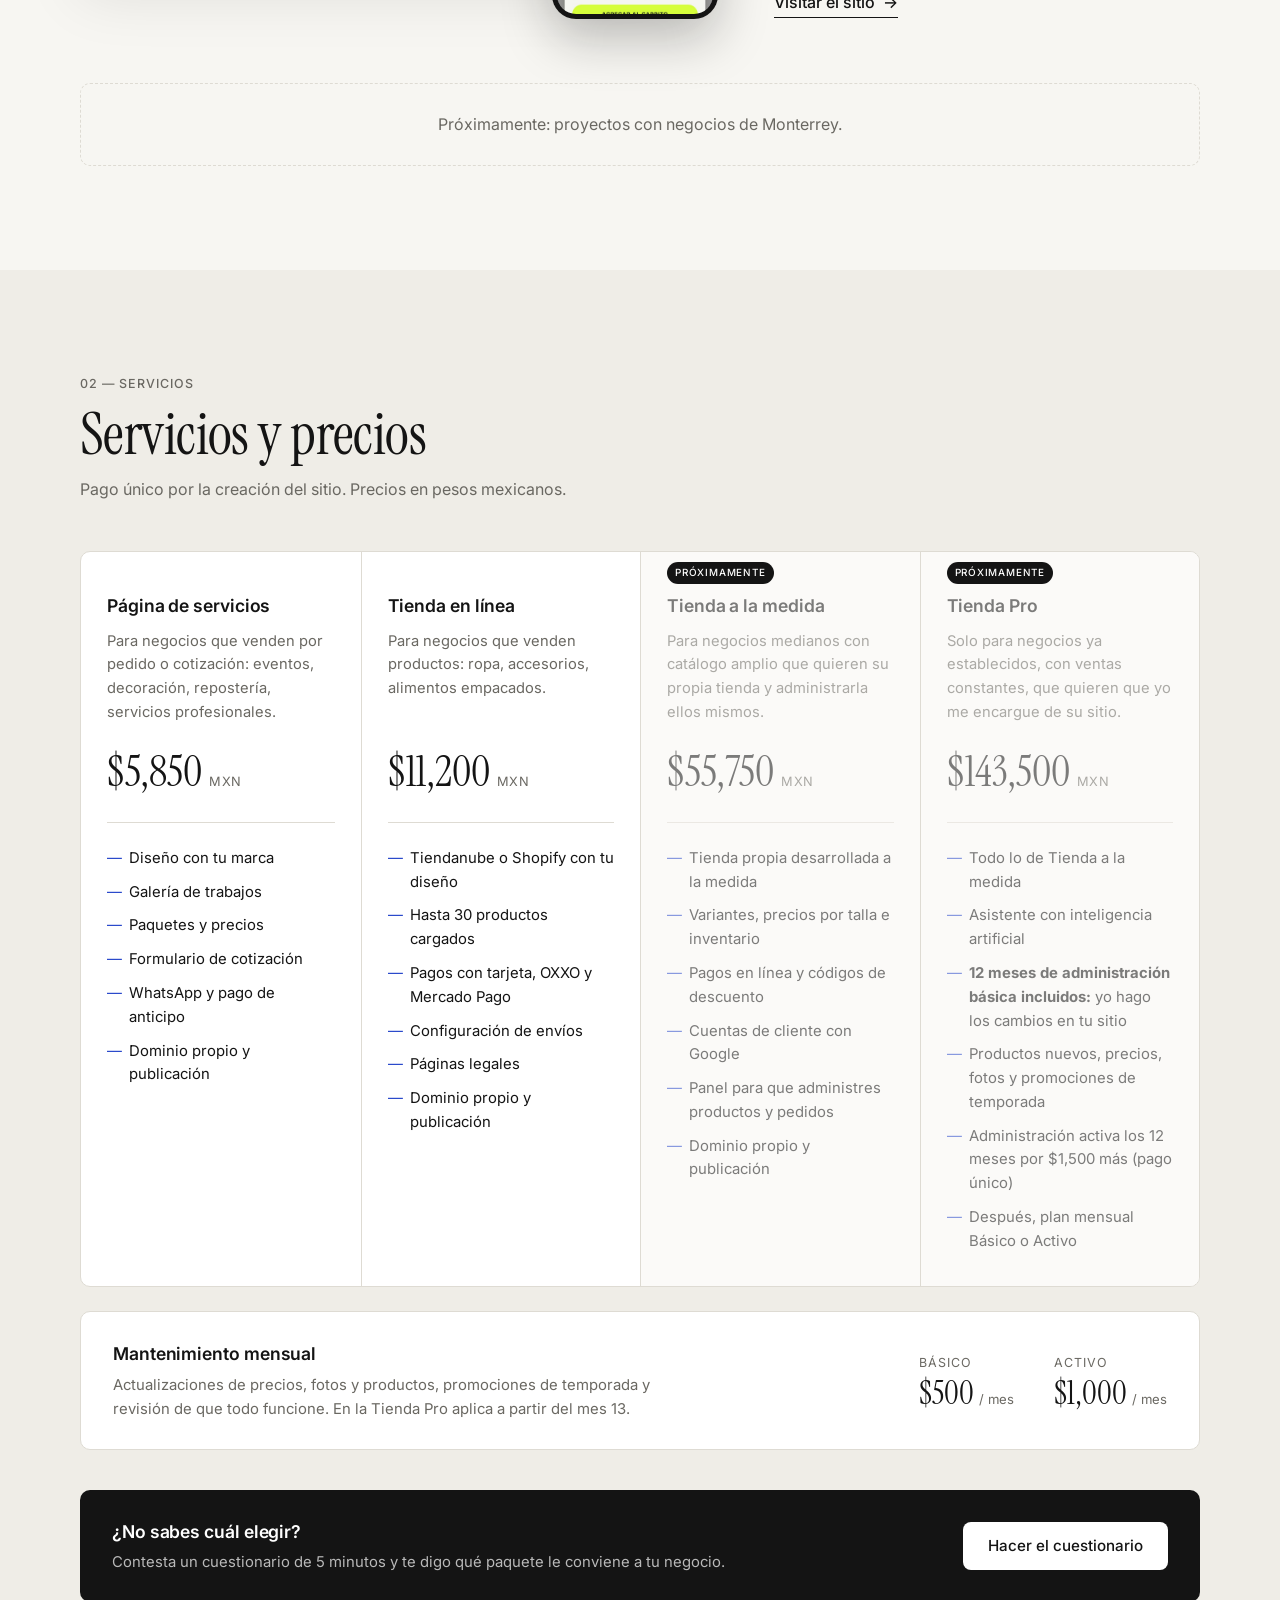
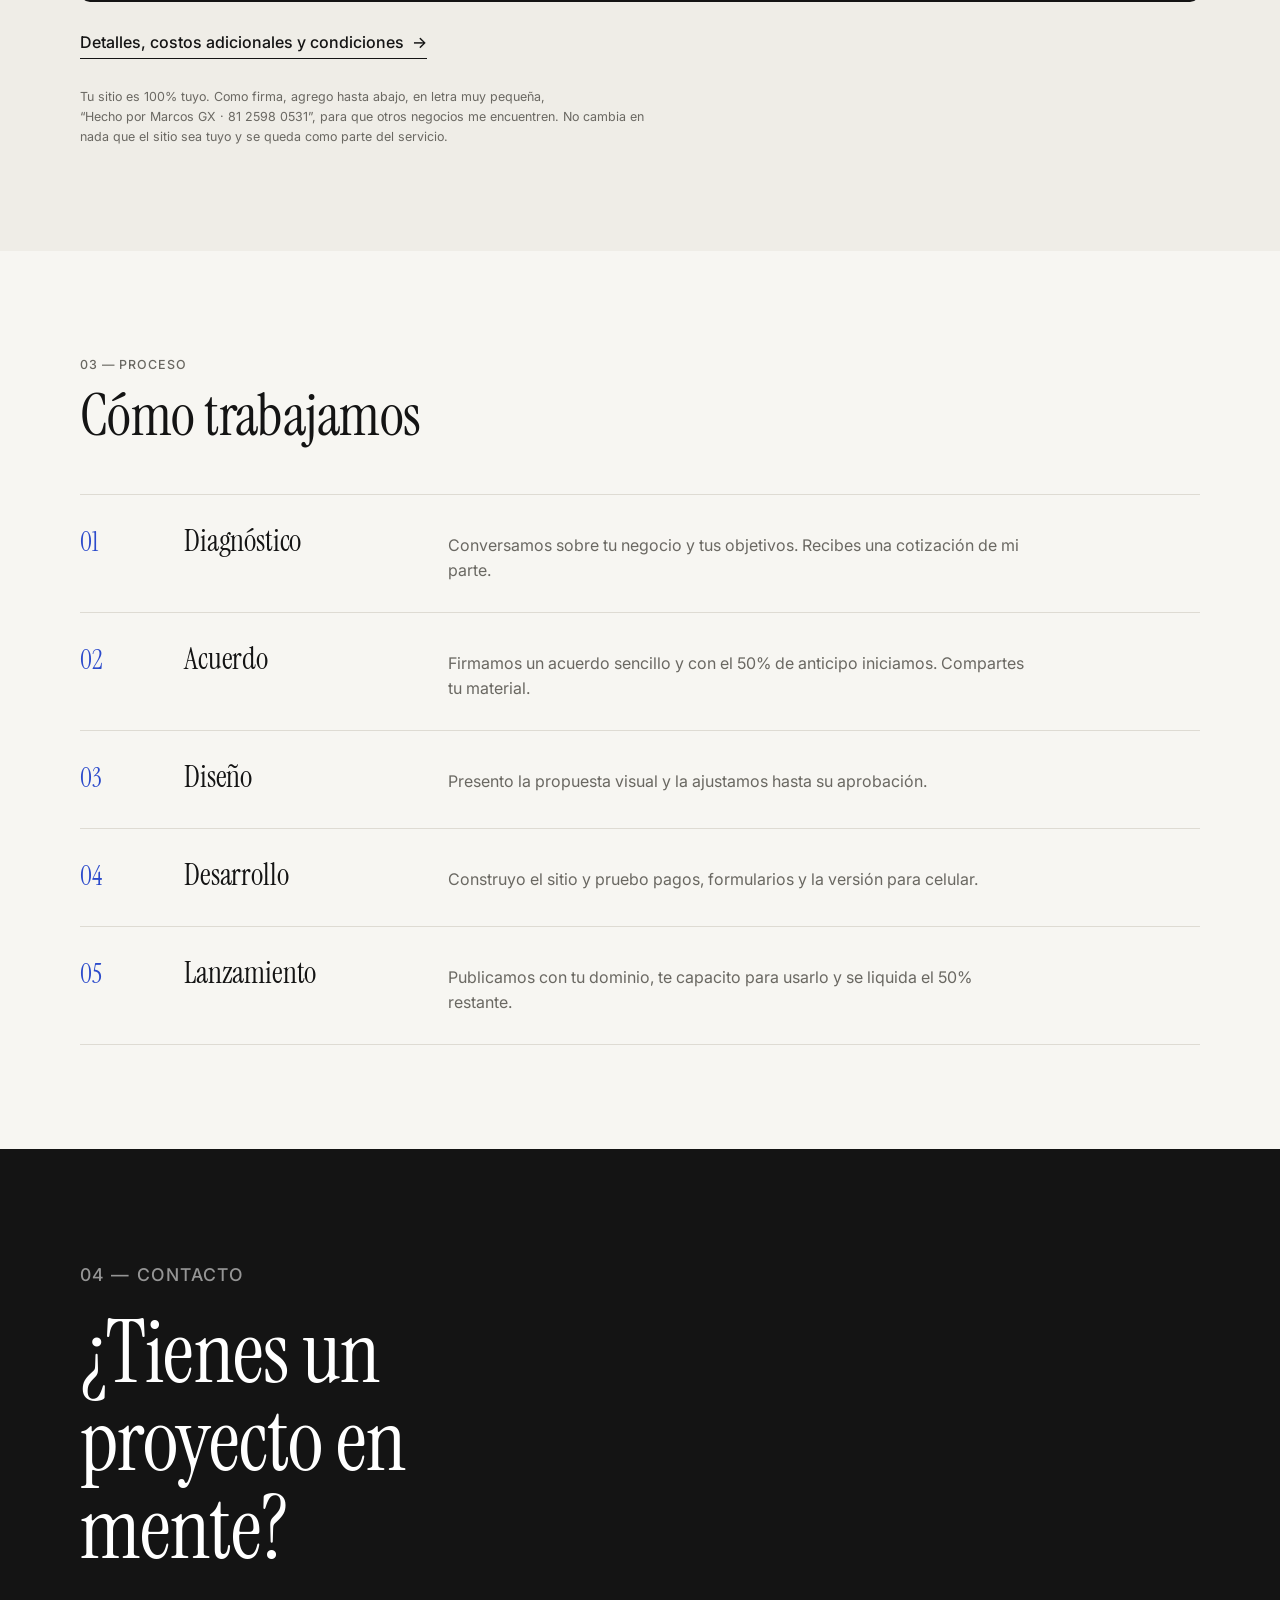
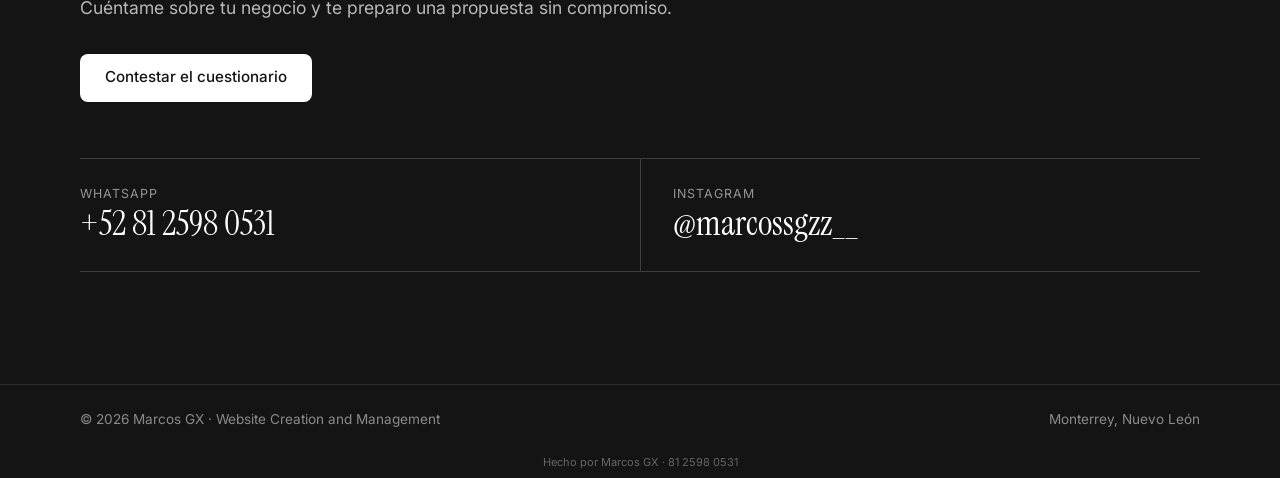
==== commit b3689c04: "Raise Tienda a la medida to $55,750 Co-Authored-By: Claude Opus 5.5 <noreply@anthropic.com> Claude-S" ====
--- a/portfolio/index.html
+++ b/portfolio/index.html
@@ -135,7 +135,7 @@
             <span class="soon-tag">Próximamente</span>
             <h3>Tienda a la medida</h3>
             <p class="plan-for">Para negocios medianos con catálogo amplio que quieren su propia tienda y administrarla ellos mismos.</p>
-            <p class="price">$33,750 <span>MXN</span></p>
+            <p class="price">$55,750 <span>MXN</span></p>
             <ul>
               <li>Tienda propia desarrollada a la medida</li>
               <li>Variantes, precios por talla e inventario</li>
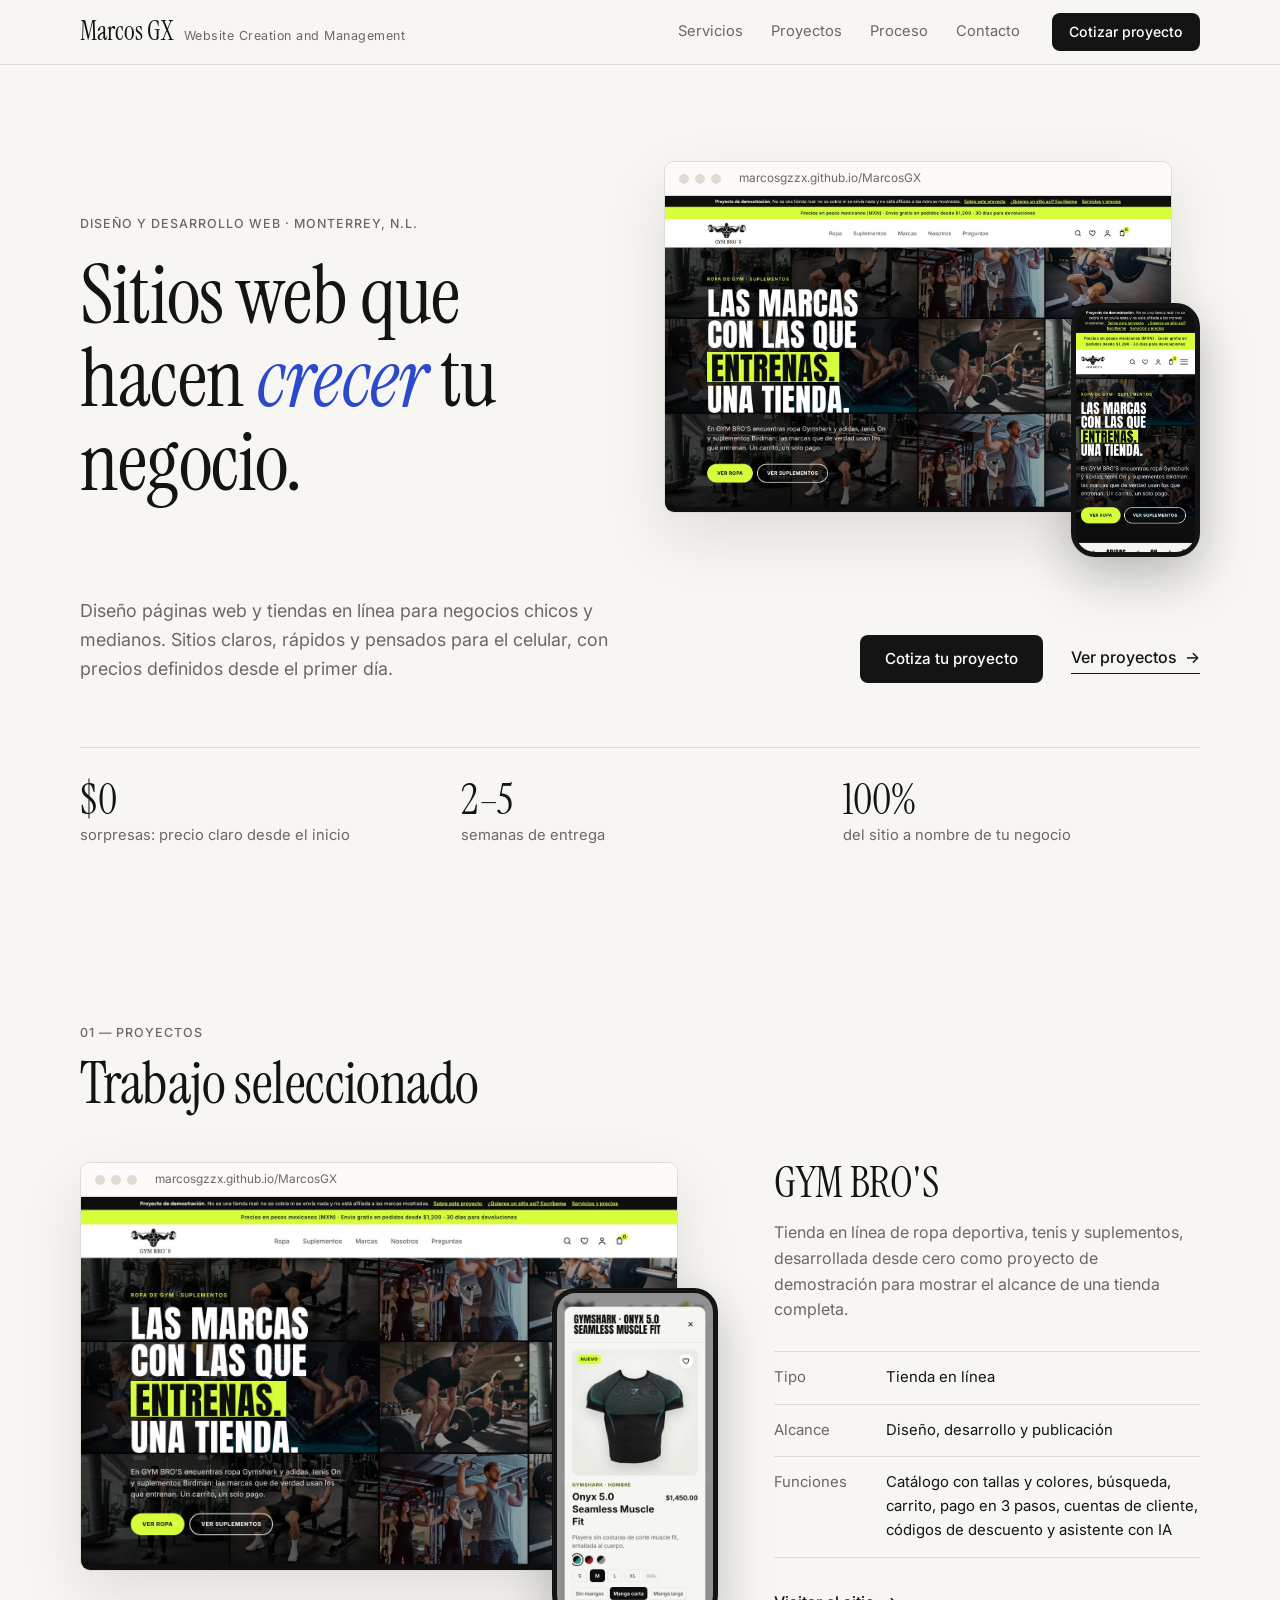
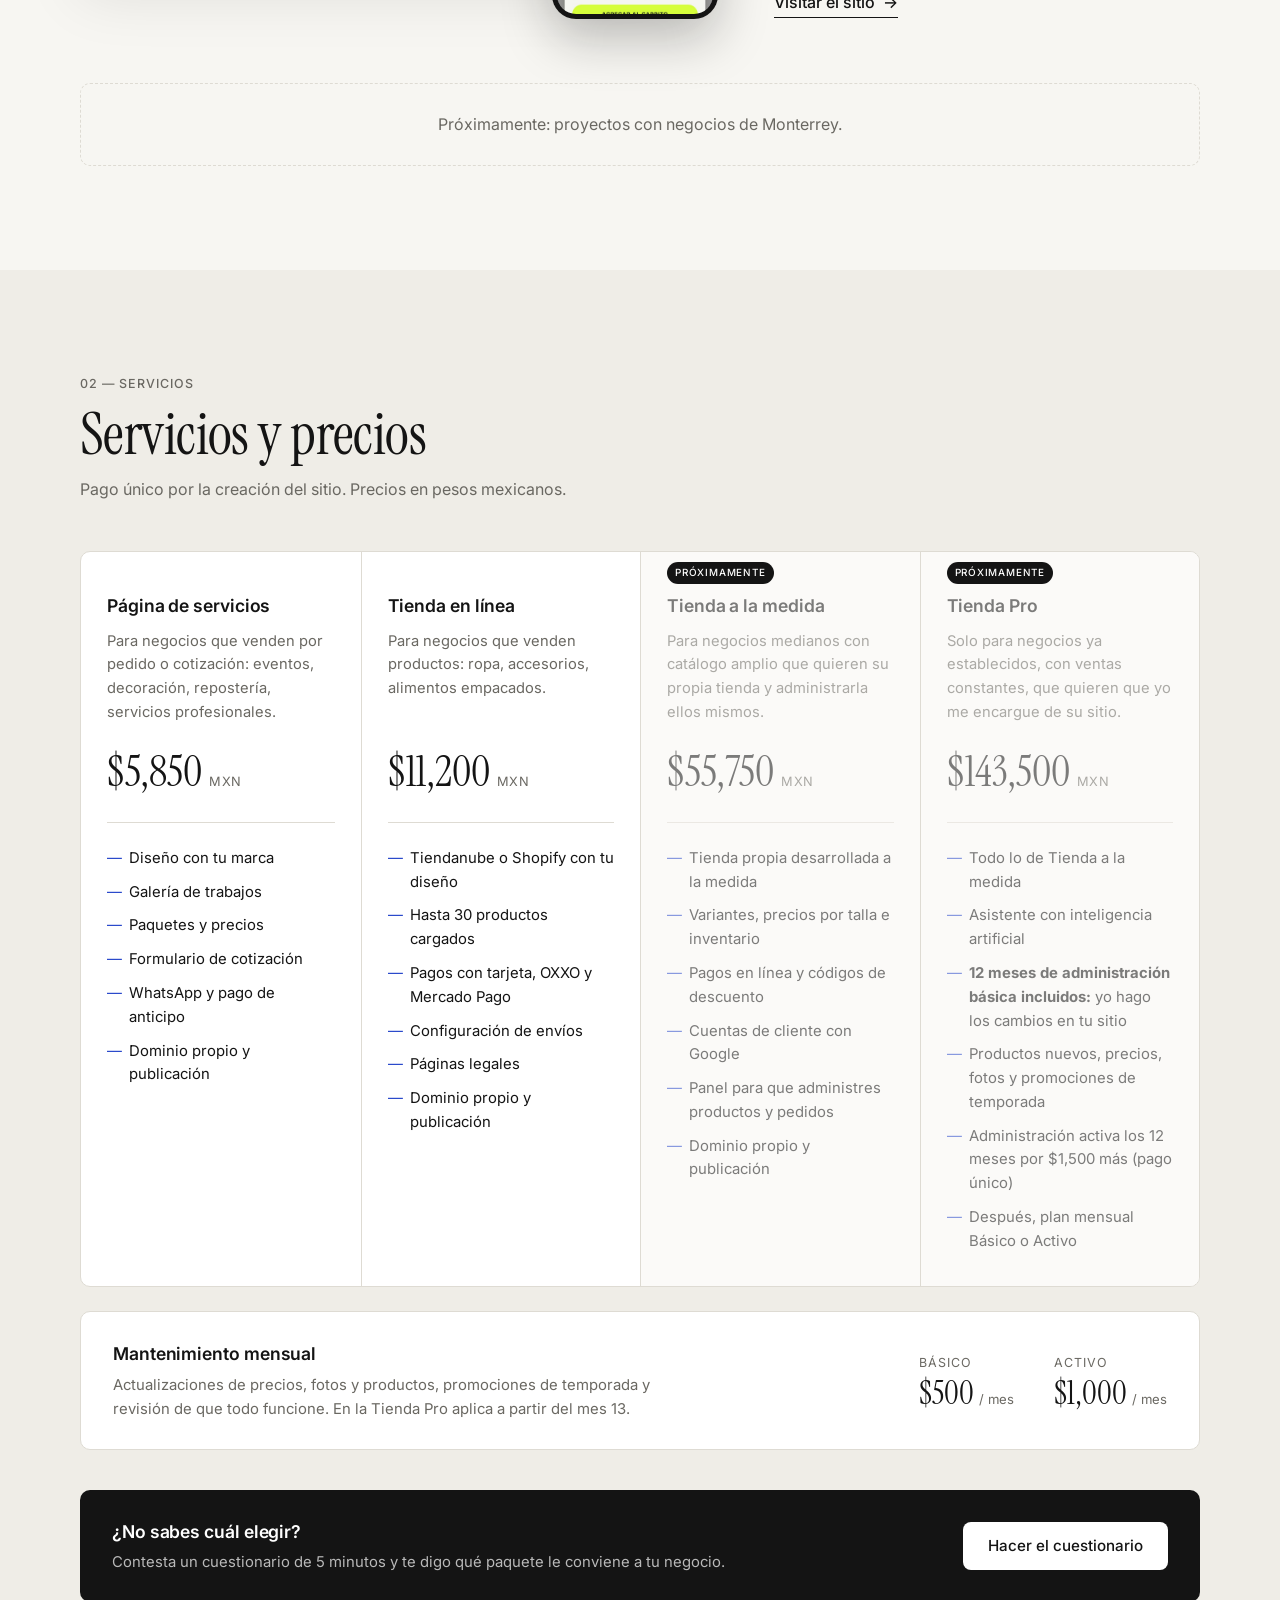
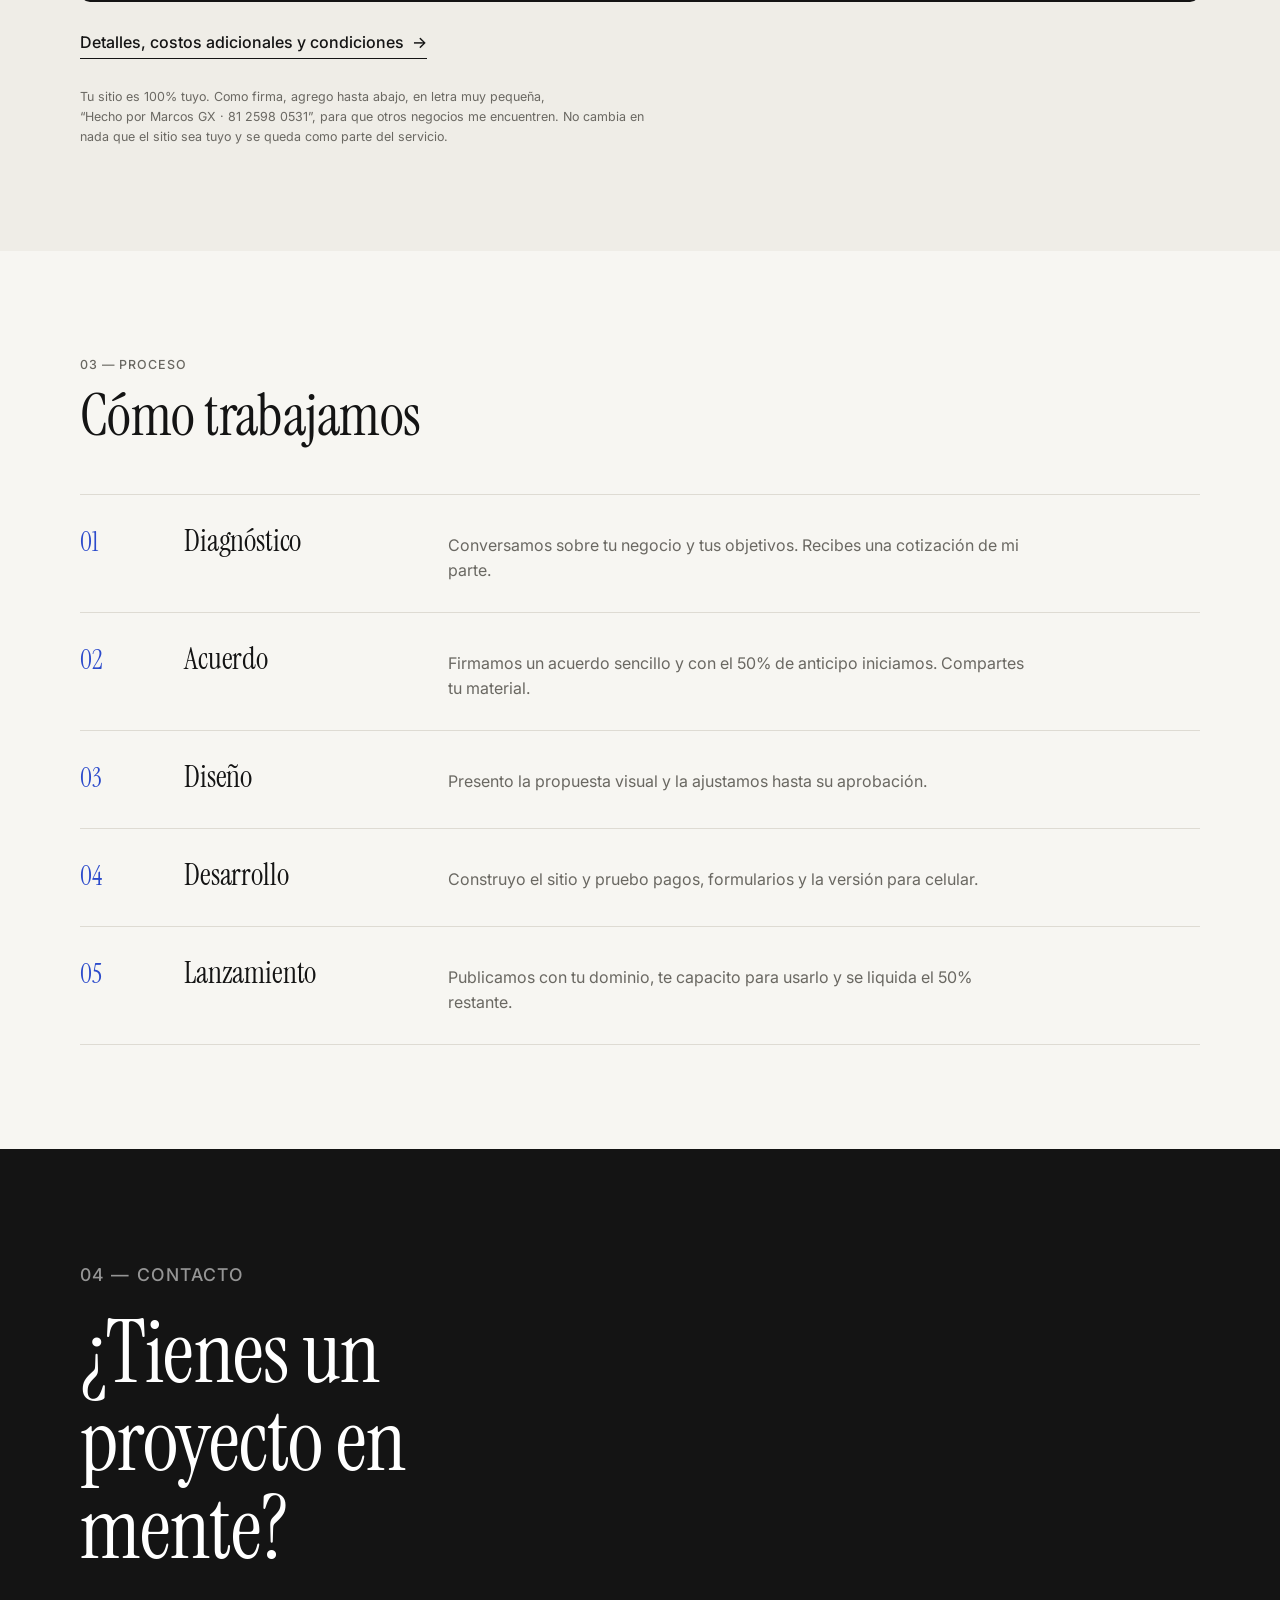
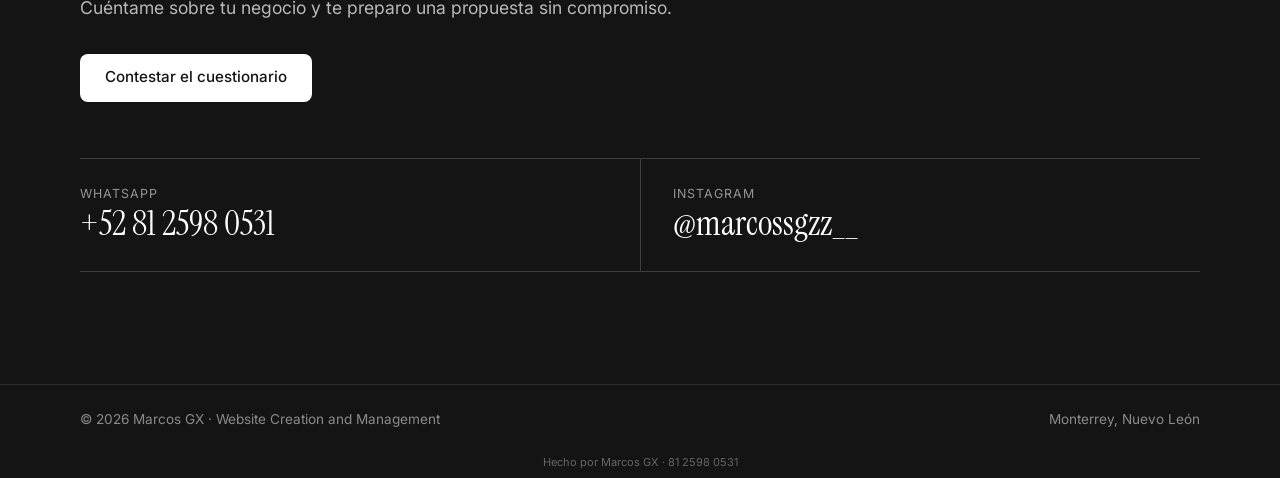
==== commit fdfafc55: "Connect GYM BRO'S to Marcos GX and tidy portfolio copy GYM BRO'S demo bar and about dialog now point" ====
--- a/portfolio/index.html
+++ b/portfolio/index.html
@@ -15,7 +15,7 @@
   <link rel="preconnect" href="https://fonts.googleapis.com">
   <link rel="preconnect" href="https://fonts.gstatic.com" crossorigin>
   <link href="https://fonts.googleapis.com/css2?family=Instrument+Serif:ital@0;1&family=Inter:wght@400;500;600&display=swap" rel="stylesheet">
-  <link rel="stylesheet" href="styles.css?v=8">
+  <link rel="stylesheet" href="styles.css?v=9">
 </head>
 <body>
   <header class="nav">
@@ -57,7 +57,7 @@
           </div>
         </div>
         <ul class="facts">
-          <li><strong>4</strong><span>paquetes con precio fijo</span></li>
+          <li><strong>$0</strong><span>sorpresas: precio claro desde el inicio</span></li>
           <li><strong>2–5</strong><span>semanas de entrega</span></li>
           <li><strong>100%</strong><span>del sitio a nombre de tu negocio</span></li>
         </ul>
--- a/portfolio/styles.css
+++ b/portfolio/styles.css
@@ -170,7 +170,9 @@
 .link-back:hover { color: var(--ink); }
 .quiz { max-width: 760px; padding-top: 64px; padding-bottom: 104px; }
 .quiz h1 { font-size: clamp(2.6rem, 7vw, 4.4rem); margin: 16px 0 20px; }
-.quiz .lead { margin-bottom: 40px; }
+.quiz .lead { margin-bottom: 16px; }
+.privacy-note { font-size: .8rem; color: var(--muted); margin-bottom: 40px; }
+.result-send .privacy-note { margin: 10px 0 0; color: rgba(255, 255, 255, .5); }
 .progress { height: 4px; border-radius: 2px; background: var(--line); overflow: hidden; }
 .progress span { display: block; height: 100%; width: 0; background: var(--accent); transition: width .3s; }
 .progress-label { margin: 12px 0 40px; font-size: .85rem; color: var(--muted); }
